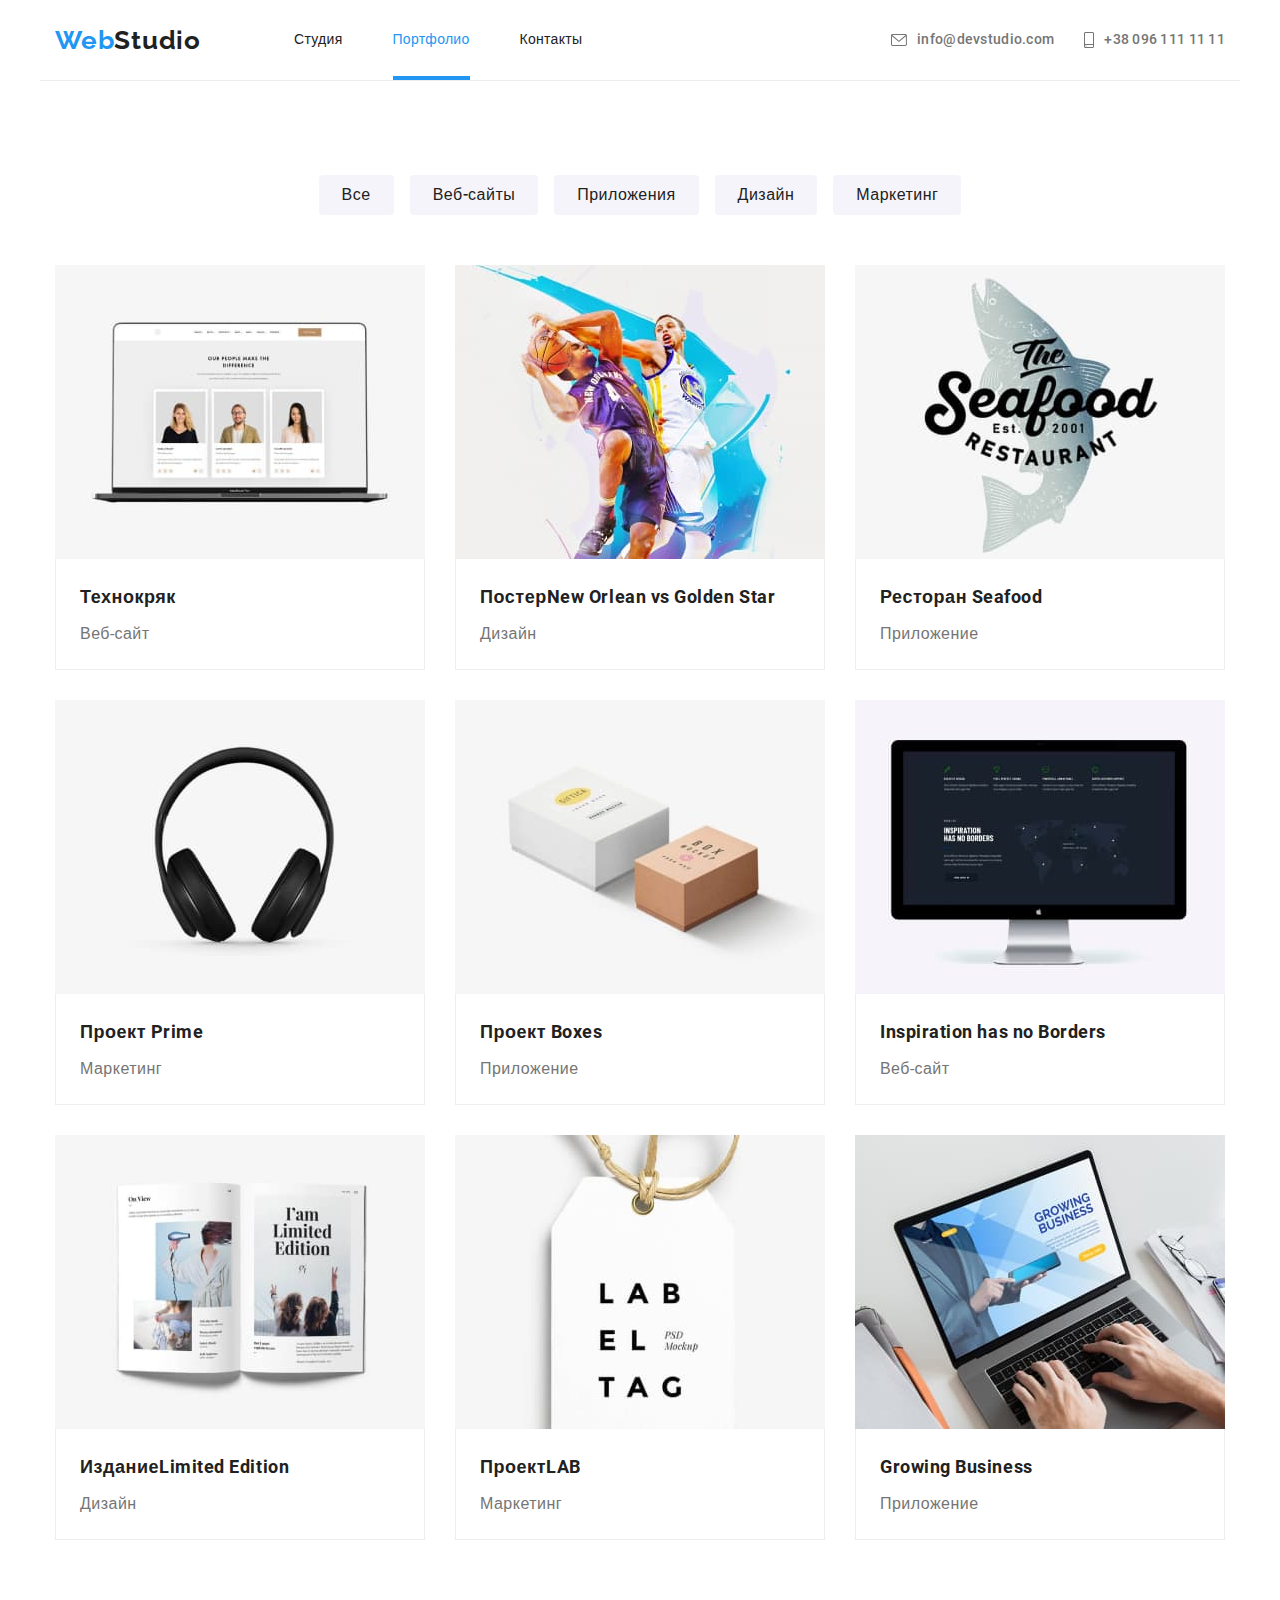
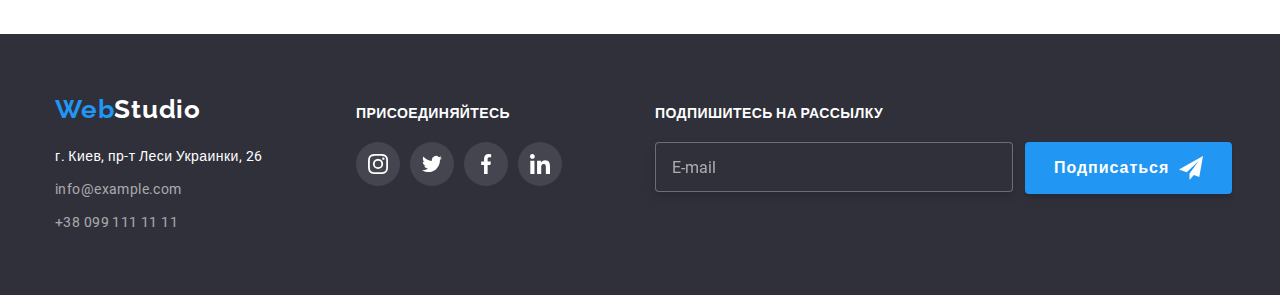
==== portfolio.html @ 6bcc46e7 "Сделал адаптивную верстку" ====
<!DOCTYPE html>
<html lang="ru">
  <head>
    <meta charset="UTF-8" />
    <meta http-equiv="X-UA-Compatible" content="IE=edge" />
    <meta name="viewport" content="width=device-width, initial-scale=1.0" />
    <title>Студия</title>
    <link rel="preconnect" href="https://fonts.googleapis.com" />
    <link rel="preconnect" href="https://fonts.gstatic.com" crossorigin />
    <link
      href="https://fonts.googleapis.com/css2?family=Raleway:wght@700&family=Roboto:wght@400;500;700;900&display=swap"
      rel="stylesheet"
    />
    <link
      rel="stylesheet"
      href="https://cdnjs.cloudflare.com/ajax/libs/modern-normalize/1.0.0/modern-normalize.min.css"
    />
    <link rel="stylesheet" href="./css/main.min.css" />
  </head>
  <body>
    <header class="page-header">
      <div class="container page-header__inner">
        <a href="" class="logo page-header__logo"
          ><span class="logo__text">Web</span>Studio
        </a>
        <div class="page-header__desktop-menu">
          <nav>
            <ul class="site-nav">
              <li class="site-nav__item">
                <a href="./index.html" class="link site-nav__link">Студия</a>
              </li>
              <li class="site-nav__item">
                <a
                  href="./portfolio.html"
                  class="link link--current site-nav__link"
                  >Портфолио</a
                >
              </li>
              <li class="site-nav__item">
                <a href="" class="link site-nav__link">Контакты</a>
              </li>
            </ul>
          </nav>
          <ul class="contacts-header">
            <li class="contacts-header__item">
              <a
                href="mailto:info@devstudio.com"
                class="link contacts-header__link"
                ><svg class="icon contacts-header__icon" width="16" height="12">
                  <use href="./images/icons.svg#icon-envelope"></use>
                </svg>
                info@devstudio.com</a
              >
            </li>
            <li class="contacts-header__item">
              <a href="tel:+380961111111" class="link contacts-header__link"
                ><svg class="icon contacts-header__icon" width="10" height="16">
                  <use href="./images/icons.svg#icon-smartphone"></use>
                </svg>
                +38 096 111 11 11</a
              >
            </li>
          </ul>
        </div>
        <button
          class="page-header__open-menu"
          type="button"
          aria-expanded="false"
          aria-controls="mobile-menu"
          data-mobile-menu-open
        >
          <svg width="24" height="16" class="icon">
            <use href="./images/icons.svg#icon-open-menu"></use>
          </svg>
        </button>

        <div
          class="page-header__mobile-menu mobile-menu is-hidden"
          data-mobile-menu
        >
          <button
            class="page-header__close-menu"
            type="button"
            data-mobile-menu-close
          >
            <svg width="18" height="18" class="icon">
              <use href="./images/icons.svg#icon-close-menu"></use>
            </svg>
          </button>
          <nav>
            <ul class="site-nav">
              <li class="site-nav__item">
                <a href="./index.html" class="link site-nav__link">Студия</a>
              </li>
              <li class="site-nav__item">
                <a href="./portfolio.html" class="link site-nav__link"
                  >Портфолио</a
                >
              </li>
              <li class="site-nav__item">
                <a href="" class="link site-nav__link">Контакты</a>
              </li>
            </ul>
          </nav>
          <ul class="contacts-header">
            <li class="contacts-header__item">
              <a
                href="tel:+380961111111"
                class="link contacts-header__link contacts-header__link--mobile"
                ><svg class="icon contacts-header__icon" width="10" height="16">
                  <use href="./images/icons.svg#icon-smartphone"></use>
                </svg>
                +38 096 111 11 11</a
              >
            </li>
            <li class="contacts-header__item">
              <a
                href="mailto:info@devstudio.com"
                class="link contacts-header__link"
                ><svg class="icon contacts-header__icon" width="16" height="12">
                  <use href="./images/icons.svg#icon-envelope"></use>
                </svg>
                info@devstudio.com</a
              >
            </li>
          </ul>
          <ul class="mobile-list-socials">
            <li class="mobile-list-socials__item">
              <a href="" class="link mobile-list-socials__link">Instagram</a>
            </li>
            <li class="mobile-list-socials__item">
              <a href="" class="link mobile-list-socials__link">Twitter</a>
            </li>
            <li class="mobile-list-socials__item">
              <a href="" class="link mobile-list-socials__link">Facebook</a>
            </li>
            <li class="mobile-list-socials__item">
              <a href="" class="link mobile-list-socials__link">LinkedIn</a>
            </li>
          </ul>
        </div>
      </div>
    </header>
    <main>
      <section class="section portfolio">
        <div class="container">
          <h2 class="title portfolio__title">Портфолио</h2>
          <ul class="filter-list">
            <li class="filter-list__item">
              <button type="button" class="button filter-list__button">
                Все
              </button>
            </li>
            <li class="filter-list__item">
              <button type="button" class="button filter-list__button">
                Веб-сайты
              </button>
            </li>
            <li class="filter-list__item">
              <button type="button" class="button filter-list__button">
                Приложения
              </button>
            </li>
            <li class="filter-list__item">
              <button type="button" class="button filter-list__button">
                Дизайн
              </button>
            </li>
            <li class="filter-list__item">
              <button type="button" class="button filter-list__button">
                Маркетинг
              </button>
            </li>
          </ul>
          <ul class="examples-list">
            <li class="examples-list__item">
              <a href="" class="examples-list__link">
                <div class="examples-overlay">
                  <img
                    class="examples-list__img"
                    srcset="images/pic1@2x.jpg 2x"
                    src="images/pic1.jpg"
                    width="370"
                    height="294"
                    alt="Веб-сайт компании Технокряк"
                  />
                  <div class="examples-overlay__product">
                    <div class="examples-overlay__content">
                      <p class="examples-overlay__text">
                        Ресурс предлагает комплексные предложения с разным
                        уровнем функционала и сервисов. Все это позволит
                        посетителю получить исчерпывающие сведения <br />
                        о компании или частном лице.
                      </p>
                    </div>
                  </div>
                </div>
                <div class="card-inner">
                  <h2 class="card-inner__title">Технокряк</h2>
                  <p class="card-inner__text">Веб-сайт</p>
                </div>
              </a>
            </li>
            <li class="examples-list__item">
              <a href="" class="examples-list__link">
                <div class="examples-overlay">
                  <img
                    class="examples-list__img"
                    srcset="images/pic2@2x.jpg 2x"
                    src="images/pic2.jpg"
                    width="370"
                    height="294"
                    alt="Постер баскетбольных команд Нью Орлеан и Голден Стэйт"
                  />
                  <div class="examples-overlay__product">
                    <div class="examples-overlay__content">
                      <p class="examples-overlay__text">
                        Ресурс предлагает комплексные предложения с разным
                        уровнем функционала и сервисов. Все это позволит
                        посетителю получить исчерпывающие сведения <br />
                        о компании или частном лице.
                      </p>
                    </div>
                  </div>
                </div>
                <div class="card-inner">
                  <h2 class="card-inner__title">
                    Постер<span lang="en">New Orlean vs Golden Star</span>
                  </h2>
                  <p class="card-inner__text">Дизайн</p>
                </div>
              </a>
            </li>
            <li class="examples-list__item">
              <a href="" class="examples-list__link">
                <div class="examples-overlay">
                  <img
                    class="examples-list__img"
                    srcset="images/pic3@2x.jpg 2x"
                    src="images/pic3.jpg"
                    width="370"
                    height="294"
                    alt="Логотип ресторана Seafood"
                  />
                  <div class="examples-overlay__product">
                    <div class="examples-overlay__content">
                      <p class="examples-overlay__text">
                        Ресурс предлагает комплексные предложения с разным
                        уровнем функционала и сервисов. Все это позволит
                        посетителю получить исчерпывающие сведения <br />
                        о компании или частном лице.
                      </p>
                    </div>
                  </div>
                </div>
                <div class="card-inner">
                  <h2 class="card-inner__title">
                    Ресторан <span lang="en">Seafood</span>
                  </h2>
                  <p class="card-inner__text">Приложение</p>
                </div>
              </a>
            </li>
            <li class="examples-list__item">
              <a href="" class="examples-list__link">
                <div class="examples-overlay">
                  <img
                    class="examples-list__img"
                    srcset="images/pic4@2x.jpg 2x"
                    src="images/pic4.jpg"
                    width="370"
                    height="294"
                    alt="Черные наушники"
                  />
                  <div class="examples-overlay__product">
                    <div class="examples-overlay__content">
                      <p class="examples-overlay__text">
                        Ресурс предлагает комплексные предложения с разным
                        уровнем функционала и сервисов. Все это позволит
                        посетителю получить исчерпывающие сведения <br />
                        о компании или частном лице.
                      </p>
                    </div>
                  </div>
                </div>
                <div class="card-inner">
                  <h2 class="card-inner__title">
                    Проект <span lang="en">Prime</span>
                  </h2>
                  <p class="card-inner__text">Маркетинг</p>
                </div>
              </a>
            </li>
            <li class="examples-list__item">
              <a href="" class="examples-list__link">
                <div class="examples-overlay">
                  <img
                    class="examples-list__img"
                    srcset="images/pic5@2x.jpg 2x"
                    src="images/pic5.jpg"
                    width="370"
                    height="294"
                    alt="2 коробки белого и коричневого цвета с надписями"
                  />
                  <div class="examples-overlay__product">
                    <div class="examples-overlay__content">
                      <p class="examples-overlay__text">
                        Ресурс предлагает комплексные предложения с разным
                        уровнем функционала и сервисов. Все это позволит
                        посетителю получить исчерпывающие сведения <br />
                        о компании или частном лице.
                      </p>
                    </div>
                  </div>
                </div>
                <div class="card-inner">
                  <h2 class="card-inner__title">
                    Проект <span lang="en">Boxes</span>
                  </h2>
                  <p class="card-inner__text">Приложение</p>
                </div>
              </a>
            </li>
            <li class="examples-list__item">
              <a href="" class="examples-list__link">
                <div class="examples-overlay">
                  <img
                    class="examples-list__img"
                    srcset="images/pic6@2x.jpg 2x"
                    src="images/pic6.jpg"
                    width="370"
                    height="294"
                    alt="Веб-сайт компании Inspiration has no Borders"
                  />
                  <div class="examples-overlay__product">
                    <div class="examples-overlay__content">
                      <p class="examples-overlay__text">
                        Ресурс предлагает комплексные предложения с разным
                        уровнем функционала и сервисов. Все это позволит
                        посетителю получить исчерпывающие сведения <br />
                        о компании или частном лице.
                      </p>
                    </div>
                  </div>
                </div>
                <div class="card-inner">
                  <h2 lang="en" class="card-inner__title">
                    Inspiration has no Borders
                  </h2>
                  <p class="card-inner__text">Веб-сайт</p>
                </div>
              </a>
            </li>
            <li class="examples-list__item">
              <a href="" class="examples-list__link">
                <div class="examples-overlay">
                  <img
                    class="examples-list__img"
                    srcset="images/pic7@2x.jpg 2x"
                    src="images/pic7.jpg"
                    width="370"
                    height="294"
                    alt="Печатное издание Limited Edition"
                  />
                  <div class="examples-overlay__product">
                    <div class="examples-overlay__content">
                      <p class="examples-overlay__text">
                        Ресурс предлагает комплексные предложения с разным
                        уровнем функционала и сервисов. Все это позволит
                        посетителю получить исчерпывающие сведения <br />
                        о компании или частном лице.
                      </p>
                    </div>
                  </div>
                </div>
                <div class="card-inner">
                  <h2 class="card-inner__title">
                    Издание<span lang="en">Limited Edition</span>
                  </h2>
                  <p class="card-inner__text">Дизайн</p>
                </div>
              </a>
            </li>
            <li class="examples-list__item">
              <a href="" class="examples-list__link">
                <div class="examples-overlay">
                  <img
                    class="examples-list__img"
                    srcset="images/pic8@2x.jpg 2x"
                    src="images/pic8.jpg"
                    width="370"
                    height="294"
                    alt="Эмблема с надписью LABELTAG"
                  />
                  <div class="examples-overlay__product">
                    <div class="examples-overlay__content">
                      <p class="examples-overlay__text">
                        Ресурс предлагает комплексные предложения с разным
                        уровнем функционала и сервисов. Все это позволит
                        посетителю получить исчерпывающие сведения <br />
                        о компании или частном лице.
                      </p>
                    </div>
                  </div>
                </div>
                <div class="card-inner">
                  <h2 class="card-inner__title">
                    Проект<span lang="en">LAB</span>
                  </h2>
                  <p class="card-inner__text">Маркетинг</p>
                </div>
              </a>
            </li>
            <li class="examples-list__item">
              <a href="" class="examples-list__link">
                <div class="examples-overlay">
                  <img
                    class="examples-list__img"
                    srcset="images/pic9@2x.jpg 2x"
                    src="images/pic9.jpg"
                    width="370"
                    height="294"
                    alt="Заставка приложения для Growing Business"
                  />
                  <div class="examples-overlay__product">
                    <div class="examples-overlay__content">
                      <p class="examples-overlay__text">
                        Ресурс предлагает комплексные предложения с разным
                        уровнем функционала и сервисов. Все это позволит
                        посетителю получить исчерпывающие сведения <br />
                        о компании или частном лице.
                      </p>
                    </div>
                  </div>
                </div>
                <div class="card-inner">
                  <h2 lang="en" class="card-inner__title">Growing Business</h2>
                  <p class="card-inner__text">Приложение</p>
                </div>
              </a>
            </li>
          </ul>
        </div>
      </section>
    </main>
    <footer class="page-footer">
      <div class="container page-footer__menu">
        <div class="page-footer__info-and-socials">
          <div class="page-footer__info">
            <a href="" class="logo logo--white page-footer__logo"
              ><span class="logo__text">Web</span>Studio</a
            >
            <address>
              <ul class="contacts-list">
                <li class="contacts-list__item">
                  <a
                    href=""
                    class="link contacts-list__link contacts-list__link--white"
                    >г. Киев, пр-т Леси Украинки, 26</a
                  >
                </li>
                <li class="contacts-list__item">
                  <a
                    href="mailto:info@example.com"
                    class="link contacts-list__link"
                    >info@example.com</a
                  >
                </li>
                <li class="contacts-list__item">
                  <a href="tel:+380991111111" class="link contacts-list__link"
                    >+38 099 111 11 11</a
                  >
                </li>
              </ul>
            </address>
          </div>
          <div class="page-footer__socials">
            <p class="page-footer__text">присоединяйтесь</p>
            <ul class="list-socials">
              <li class="list-socials__item">
                <a
                  href=""
                  class="link-flex list-socials__link list-socials__link--dark"
                >
                  <svg width="20" height="20" class="icon">
                    <use href="./images/icons.svg#icon-instagram1"></use>
                  </svg>
                </a>
              </li>
              <li class="list-socials__item">
                <a
                  href=""
                  class="link-flex list-socials__link list-socials__link--dark"
                >
                  <svg width="20" height="20" class="icon">
                    <use href="./images/icons.svg#icon-twitter1"></use>
                  </svg>
                </a>
              </li>
              <li class="list-socials__item">
                <a
                  href=""
                  class="link-flex list-socials__link list-socials__link--dark"
                >
                  <svg width="20" height="20" class="icon">
                    <use href="./images/icons.svg#icon-facebook1"></use>
                  </svg>
                </a>
              </li>
              <li class="list-socials__item">
                <a
                  href=""
                  class="link-flex list-socials__link list-socials__link--dark"
                >
                  <svg width="20" height="20" class="icon">
                    <use href="./images/icons.svg#icon-linkedin1"></use>
                  </svg>
                </a>
              </li>
            </ul>
          </div>
        </div>

        <div class="page-footer__subscription">
          <p class="page-footer__text">Подпишитесь на рассылку</p>
          <form name="form-subscription" class="footer-form">
            <input
              class="footer-form__input"
              type="email"
              name="mail"
              placeholder="E-mail"
            />
            <button type="submit" class="button footer-form__button">
              Подписаться
              <svg
                width="24"
                height="24"
                class="icon button__icon button__icon--right"
              >
                <use href="./images/icons.svg#icon-send"></use>
              </svg>
            </button>
          </form>
        </div>
      </div>
    </footer>

    <script src="./js/mobile-menu.js"></script>
  </body>
</html>
---- css/main.min.css ----
@font-face{font-family:"Raleway";font-style:normal;font-weight:700;src:url("../fonts/raleway-v28-latin-700.eot");src:local(""),url("../fonts/raleway-v28-latin-700.eot?#iefix") format("embedded-opentype"),url("../fonts/raleway-v28-latin-700.woff2") format("woff2"),url("../fonts/raleway-v28-latin-700.woff") format("woff"),url("../fonts/raleway-v28-latin-700.ttf") format("truetype"),url("../fonts/raleway-v28-latin-700.svg#Raleway") format("svg")}@font-face{font-family:"Roboto";font-style:normal;font-weight:400;src:url("../fonts/roboto-v30-latin-regular.eot");src:local(""),url("../fonts/roboto-v30-latin-regular.eot?#iefix") format("embedded-opentype"),url("../fonts/roboto-v30-latin-regular.woff2") format("woff2"),url("../fonts/roboto-v30-latin-regular.woff") format("woff"),url("../fonts/roboto-v30-latin-regular.ttf") format("truetype"),url("../fonts/roboto-v30-latin-regular.svg#Roboto") format("svg")}@font-face{font-family:"Roboto";font-style:normal;font-weight:500;src:url("../fonts/roboto-v30-latin-500.eot");src:local(""),url("../fonts/roboto-v30-latin-500.eot?#iefix") format("embedded-opentype"),url("../fonts/roboto-v30-latin-500.woff2") format("woff2"),url("../fonts/roboto-v30-latin-500.woff") format("woff"),url("../fonts/roboto-v30-latin-500.ttf") format("truetype"),url("../fonts/roboto-v30-latin-500.svg#Roboto") format("svg")}@font-face{font-family:"Roboto";font-style:normal;font-weight:700;src:url("../fonts/roboto-v30-latin-700.eot");src:local(""),url("../fonts/roboto-v30-latin-700.eot?#iefix") format("embedded-opentype"),url("../fonts/roboto-v30-latin-700.woff2") format("woff2"),url("../fonts/roboto-v30-latin-700.woff") format("woff"),url("../fonts/roboto-v30-latin-700.ttf") format("truetype"),url("../fonts/roboto-v30-latin-700.svg#Roboto") format("svg")}@font-face{font-family:"Roboto";font-style:normal;font-weight:900;src:url("../fonts/roboto-v30-latin-900.eot");src:local(""),url("../fonts/roboto-v30-latin-900.eot?#iefix") format("embedded-opentype"),url("../fonts/roboto-v30-latin-900.woff2") format("woff2"),url("../fonts/roboto-v30-latin-900.woff") format("woff"),url("../fonts/roboto-v30-latin-900.ttf") format("truetype"),url("../fonts/roboto-v30-latin-900.svg#Roboto") format("svg")}*,*::after,*::before{box-sizing:inherit}ul{list-style:none;padding-left:0;margin:0}h1,h2,h3,h4,h5,h6,p{margin-top:0;margin-bottom:0}a{text-decoration:none;color:inherit}img{display:block;max-width:100%;height:auto}address{font-style:normal}:root{--main-background-color: #ffffff;--secondary-background-color: #2f303a;--hero-bg-color: #c4c4c4;--img-overlay-bg-color: rgba(47, 48, 58, 0.4);--img-text-bg-color: rgba(47, 48, 58, 0.8);--third-background-color: #f5f4fa;--main-text-color: #212121;--secondary-text-color: #757575;--accent-color: #2196f3;--text-color-white: #ffffff;--text-color-contacts-footer: rgba(255, 255, 255, 0.6);--text-color-logo: #000000;--hover-color-button: #188ce8;--color-social-link: #afb1b8;--socils-bgc-footer: rgba(255, 255, 255, 0.1);--color-textarea: rgba(117, 117, 117, 0.5)}body{background-color:var(--main-background-color);color:var(--main-text-color);font-family:Roboto,sans-serif}html{box-sizing:border-box}.is-hidden{opacity:0;visibility:hidden;pointer-events:none}.modal__close-button,.form__label-checkbox,.list-socials,.works-list__img-inner,.advanteges-list__icon,.page-header__close-menu,.page-header__open-menu,.link-flex{display:flex;justify-content:center;align-items:center}.container{margin-left:auto;margin-right:auto;padding-left:15px;padding-right:15px;max-width:1200px}.button{border-radius:4px;border:1px solid rgba(0,0,0,0);background-color:var(--accent-color);color:var(--text-color-white);font-family:inherit;font-weight:700;font-size:16px;line-height:1.88;text-align:center;letter-spacing:.06em;box-shadow:0px 4px 4px rgba(0,0,0,.15);cursor:pointer}.button:hover,.button:focus{background-color:var(--hover-color-button)}.button__icon--right{margin-left:10px}.link{font-size:14px;line-height:1.14;letter-spacing:.02em}.link:hover,.link:focus{color:var(--accent-color)}.link--current{position:relative;color:var(--accent-color)}.link--current::after{position:absolute;bottom:0;display:block;width:100%;height:4px;background-color:var(--accent-color);content:""}.link-flex{width:100%;height:100%;color:var(--color-social-link)}.title{font-size:28px;line-height:1.18;text-align:center;letter-spacing:.03em}@media screen and (min-width: 1200px){.title{font-size:36px;line-height:1.17}}.title--large{max-width:360px;font-weight:900;font-size:26px;line-height:1.61;letter-spacing:.06em;text-transform:uppercase}@media screen and (min-width: 1200px){.title--large{font-size:44px;line-height:1.36;max-width:696px}}.page-header__inner{position:relative;display:flex;align-items:center;border-bottom:1px solid #ececec}@media screen and (max-width: 767px){.page-header__inner{padding-top:16px;padding-bottom:16px}}.page-header__desktop-menu{display:none}@media screen and (min-width: 768px){.page-header__desktop-menu{display:flex;align-items:center;width:100%}}.page-header__mobile-menu{position:fixed;top:0;left:0;width:100%;height:100%;padding:48px 40px;display:flex;flex-direction:column;overflow-y:auto;background-color:var(--main-background-color);z-index:999}@media screen and (min-width: 768px){.page-header__mobile-menu{display:none}}.page-header__open-menu{position:absolute;top:10px;right:15px;width:40px;height:40px;background-color:var(--main-background-color);color:var(--text-color-logo);border:none;cursor:pointer;transition:color 250ms cubic-bezier(0.4, 0, 0.2, 1)}@media screen and (min-width: 768px){.page-header__open-menu{display:none}}.page-header__open-menu:hover,.page-header__open-menu:focus{color:var(--accent-color)}.page-header__close-menu{position:absolute;top:10px;right:15px;width:40px;height:40px;background-color:var(--main-background-color);color:var(--text-color-logo);border:none;cursor:pointer;transition:color 250ms cubic-bezier(0.4, 0, 0.2, 1)}.page-header__close-menu:hover,.page-header__close-menu:focus{color:var(--accent-color)}@media screen and (min-width: 768px){.page-header__logo{margin-right:88px}}@media screen and (min-width: 1200px){.page-header__logo{margin-right:93px}}.mobile-list-socials{display:flex;flex-wrap:wrap}.mobile-list-socials__link{font-weight:500;font-size:13px;line-height:1.22;color:var(--accent-color)}@media screen and (min-width: 440px){.mobile-list-socials__link{font-size:18px}}.mobile-list-socials__item{padding-left:3px;padding-right:3px}.mobile-list-socials__item:nth-child(1){padding-left:0}.mobile-list-socials__item:nth-child(4){padding-right:0}@media screen and (min-width: 440px){.mobile-list-socials__item{padding-left:10px;padding-right:10px}}.mobile-list-socials__item+.mobile-list-socials__item{border-left:1px solid rgba(33,33,33,.2)}.logo{font-family:Raleway,sans-serif;font-weight:700;font-size:24px;line-height:1.16;letter-spacing:.03em;text-decoration:none;transition:color 250ms cubic-bezier(0.4, 0, 0.2, 1)}@media screen and (min-width: 1200px){.logo{font-size:26px;line-height:1.19}}.logo:hover,.logo:focus{color:var(--accent-color)}.logo__text{color:var(--accent-color)}.logo--white{color:var(--text-color-white)}@media screen and (min-width: 768px){.site-nav{display:flex;margin-bottom:0}}.site-nav__item+.site-nav__item{margin-top:32px}@media screen and (min-width: 768px){.site-nav__item+.site-nav__item{margin-left:50px;margin-top:0}}.site-nav__link{display:block;font-size:40px;line-height:1.17;font-weight:500;transition:color 250ms cubic-bezier(0.4, 0, 0.2, 1)}@media screen and (min-width: 768px){.site-nav__link{padding-top:32px;padding-bottom:32px;font-size:14px;line-height:1.14}}.contacts-header{margin-top:auto;margin-bottom:64px}@media screen and (min-width: 768px){.contacts-header{margin-top:0;margin-left:auto;margin-bottom:0}}@media screen and (min-width: 1200px){.contacts-header{display:flex}}.contacts-header__item+.contacts-header__item{margin-top:32px}@media screen and (min-width: 768px)and (max-width: 1199px){.contacts-header__item+.contacts-header__item{margin-top:10px}}@media screen and (min-width: 1200px){.contacts-header__item+.contacts-header__item{margin-left:30px;margin-top:0}}.contacts-header__link{font-weight:500;font-size:24px;line-height:1.17;color:var(--secondary-text-color)}@media screen and (min-width: 768px){.contacts-header__link{display:flex;align-items:center;font-size:12px;line-height:1.16px;transition:color 250ms cubic-bezier(0.4, 0, 0.2, 1)}}@media screen and (min-width: 1200px){.contacts-header__link{font-size:14px;line-height:1.14}}.contacts-header__link--mobile{font-weight:500;font-size:27px;line-height:1.17;color:var(--accent-color)}@media screen and (min-width: 480px){.contacts-header__link--mobile{font-size:34px}}.contacts-header__icon{display:none}@media screen and (min-width: 768px){.contacts-header__icon{display:block;margin-right:10px}}.icon{fill:currentColor}.section{padding-top:60px;padding-bottom:60px}@media screen and (min-width: 1200px){.section{padding-top:94px;padding-bottom:94px}}.section__title{margin-bottom:30px}@media screen and (min-width: 1200px){.section__title{margin-bottom:50px}}.hero{padding-top:118px;padding-bottom:118px;text-align:center}@media screen and (min-width: 1200px){.hero{padding-top:200px;padding-bottom:200px}}.hero__title{margin-left:auto;margin-right:auto;margin-bottom:30px;color:var(--text-color-white)}.hero__button{padding:10px 32px;min-width:200px;transition:background-color 250ms cubic-bezier(0.4, 0, 0.2, 1)}.hero__overlay{max-width:1600px;min-height:400px;margin-left:auto;margin-right:auto;background-color:var(--hero-bg-color);background-image:linear-gradient(var(--img-overlay-bg-color), var(--img-overlay-bg-color)),url(../images/hero-fon.jpg);background-repeat:no-repeat;background-position:center;background-size:cover;border:1px solid #000}@media(min-device-pixel-ratio: 2),(-webkit-min-device-pixel-ratio: 2),(min-resolution: 2dppx),(min-resolution: 192dpi){.hero__overlay{background-image:linear-gradient(var(--img-overlay-bg-color), var(--img-overlay-bg-color)),url(../images/hero-fon@2x.jpg)}}@media screen and (min-width: 1200px){.hero__overlay{min-height:600px}}@media screen and (min-width: 1200px){.advanteges{padding-bottom:47px}}.advanteges__title{position:absolute;width:1px;height:1px;margin:-1px;border:0;padding:0;white-space:nowrap;-webkit-clip-path:inset(100%);clip-path:inset(100%);clip:rect(0 0 0 0);overflow:hidden}@media screen and (min-width: 768px){.advanteges-list{display:flex}}@media screen and (min-width: 768px)and (max-width: 1199px){.advanteges-list{flex-wrap:wrap;gap:30px}}.advanteges-list__item+.advanteges-list__item{margin-top:30px}@media screen and (min-width: 768px){.advanteges-list__item+.advanteges-list__item{margin-top:0}}@media screen and (min-width: 1200px){.advanteges-list__item+.advanteges-list__item{margin-left:30px}}@media screen and (min-width: 768px)and (max-width: 1199px){.advanteges-list__item{flex-basis:calc((100% - 30px)/2)}}.advanteges-list__icon{margin-bottom:30px;width:100%;height:120px;background-color:var(--third-background-color);border-radius:4px}@media screen and (min-width: 1200px){.advanteges-list__icon{width:270px}}.advanteges-list__title{margin-bottom:10px;font-weight:700;font-size:14px;line-height:1.14;letter-spacing:.03em;text-align:center;text-transform:uppercase}@media screen and (min-width: 768px){.advanteges-list__title{text-align:left}}.advanteges-list__text{color:var(--secondary-text-color);font-size:14px;line-height:1.71;letter-spacing:.03em}.works{display:none}@media screen and (min-width: 1200px){.works{display:block;padding-top:47px}}.works-list{display:flex}.works-list__item+.works-list__item{margin-left:30px}.works-list__item{position:relative}.works-list__img-inner{position:absolute;bottom:0;height:70px;width:100%;background-color:var(--img-text-bg-color)}.works-list__text{font-weight:700;font-size:14px;line-height:1.14;letter-spacing:.03em;text-transform:uppercase;color:var(--text-color-white)}.team{background-color:var(--third-background-color)}@media screen and (min-width: 768px){.team-list{display:flex}}@media screen and (min-width: 768px)and (max-width: 1199px){.team-list{flex-wrap:wrap;gap:30px}}.team-list__card{padding-top:30px;padding-bottom:24px}@media screen and (min-width: 1200px){.team-list__card{padding-bottom:30px}}.team-list__text{color:var(--secondary-text-color);font-size:16px;line-height:1.19;text-align:center;letter-spacing:.03em;margin-bottom:16px}.team-list__title{margin-bottom:10px;font-weight:500;font-size:16px;line-height:1.19;text-align:center;letter-spacing:.03em}.team-list__item{background-color:var(--main-background-color);box-shadow:0px 1px 3px rgba(0,0,0,.12),0px 1px 1px rgba(0,0,0,.14),0px 2px 1px rgba(0,0,0,.2);border-radius:0px 0px 4px 4px}@media screen and (min-width: 768px)and (max-width: 1199px){.team-list__item{flex-basis:calc((100% - 30px)/2)}}.team-list__item+.team-list__item{margin-top:30px}@media screen and (min-width: 768px){.team-list__item+.team-list__item{margin-top:0}}@media screen and (min-width: 1200px){.team-list__item+.team-list__item{margin-left:30px}}.team-list__img{width:100%}.clients-list{display:flex}@media screen and (max-width: 1199px){.clients-list{flex-wrap:wrap;gap:30px}}@media screen and (min-width: 1200px){.clients-list__item+.clients-list__item{margin-left:30px}}.clients-list__item{width:100%;height:92px}@media screen and (max-width: 767px){.clients-list__item{flex-basis:calc((100% - 30px)/2)}}@media screen and (min-width: 768px)and (max-width: 1199px){.clients-list__item{flex-basis:calc((100% - 60px)/3)}}.clients-list__link{border:1px solid var(--color-social-link);border-radius:4px;transition:color 250ms cubic-bezier(0.4, 0, 0.2, 1),border-color 250ms cubic-bezier(0.4, 0, 0.2, 1)}.clients-list__link:hover,.clients-list__link:focus{color:var(--accent-color);border-color:1px solid var(--accent-color)}.list-socials__item+.list-socials__item{margin-left:10px}.list-socials__item{box-shadow:none;width:44px;height:44px}.list-socials__link{border-radius:50%;transition:color 250ms cubic-bezier(0.4, 0, 0.2, 1),background-color 250ms cubic-bezier(0.4, 0, 0.2, 1)}.list-socials__link:hover,.list-socials__link:focus{background-color:var(--accent-color);color:var(--text-color-white)}.list-socials__link--dark{color:var(--text-color-white);background-color:var(--socils-bgc-footer);border-radius:50%;transition:background-color 250ms cubic-bezier(0.4, 0, 0.2, 1)}.page-footer{padding-top:60px;padding-bottom:60px;background-color:var(--secondary-background-color)}.page-footer__logo{display:block;margin-bottom:20px}.page-footer__text{margin-bottom:20px;font-weight:700;font-size:14px;line-height:1.14;letter-spacing:.03em;text-align:center;text-transform:uppercase;color:var(--text-color-white)}@media screen and (min-width: 1200px){.page-footer__text{text-align:left}}.page-footer__menu{display:flex;flex-direction:column;text-align:center}@media screen and (min-width: 1200px){.page-footer__menu{flex-direction:row;text-align:left}}.page-footer__info{margin-left:auto;margin-right:auto;margin-bottom:60px;width:232px}@media screen and (min-width: 768px){.page-footer__info{margin-left:61px;margin-right:0}}@media screen and (min-width: 1200px){.page-footer__info{margin-bottom:0;margin-left:0;width:231px}}.page-footer__socials{margin-bottom:60px}@media screen and (min-width: 768px){.page-footer__socials{margin-left:auto;margin-right:74px;padding-top:5px}}@media screen and (min-width: 1200px){.page-footer__socials{margin-bottom:0;margin-right:0;margin-left:70px;padding-top:12px}}@media screen and (min-width: 768px){.page-footer__info-and-socials{display:flex}}@media screen and (min-width: 1200px){.page-footer__subscription{margin-left:93px;padding-top:12px}}.contacts-list__item+.contacts-list__item{margin-top:8px}@media screen and (min-width: 1200px){.contacts-list__item+.contacts-list__item{margin-top:9px}}.contacts-list__link{display:block;color:var(--text-color-contacts-footer);font-size:14px;line-height:1.71;letter-spacing:.03em;text-decoration:none;transition:color 250ms cubic-bezier(0.4, 0, 0.2, 1)}.contacts-list__link--white{color:var(--text-color-white)}@media screen and (min-width: 1200px){.footer-form{display:flex}}.footer-form__input{margin-bottom:20px;padding:15px 16px;width:100%;height:50px;background-color:var(--secondary-background-color);color:var(--text-color-contacts-footer);border:1px solid rgba(255,255,255,.3);filter:drop-shadow(0px 4px 4px rgba(0, 0, 0, 0.15));border-radius:4px}@media screen and (min-width: 768px){.footer-form__input{width:450px}}@media screen and (min-width: 1200px){.footer-form__input{margin-bottom:0;width:358px}}.footer-form__input::-moz-placeholder{font-size:16px;line-height:1.25;color:var(--text-color-contacts-footer)}.footer-form__input:-ms-input-placeholder{font-size:16px;line-height:1.25;color:var(--text-color-contacts-footer)}.footer-form__input::placeholder{font-size:16px;line-height:1.25;color:var(--text-color-contacts-footer)}.footer-form__button{display:flex;align-items:center;margin-left:auto;margin-right:auto;padding:10px 28px;transition:background-color 250ms cubic-bezier(0.4, 0, 0.2, 1)}@media screen and (min-width: 1200px){.footer-form__button{margin-left:12px;margin-right:0}}.portfolio__title{position:absolute;width:1px;height:1px;margin:-1px;border:0;padding:0;white-space:nowrap;-webkit-clip-path:inset(100%);clip-path:inset(100%);clip:rect(0 0 0 0);overflow:hidden}.filter-list{display:flex;flex-wrap:wrap;row-gap:15px;-moz-column-gap:8px;column-gap:8px;margin-bottom:40px}@media screen and (min-width: 768px){.filter-list{flex-wrap:nowrap;justify-content:center;margin-bottom:25px}}@media screen and (min-width: 1200px){.filter-list{margin-bottom:50px}}@media screen and (min-width: 768px){.filter-list__item+.filter-list__item{margin-left:8px}}.filter-list__button{padding:6px 22px;background-color:var(--third-background-color);color:var(--main-text-color);font-weight:500;line-height:1.63;letter-spacing:.03em;box-shadow:none;transition:color 250ms cubic-bezier(0.4, 0, 0.2, 1),background-color 250ms cubic-bezier(0.4, 0, 0.2, 1),box-shadow 250ms cubic-bezier(0.4, 0, 0.2, 1)}.filter-list__button:hover,.filter-list__button:focus{background-color:var(--accent-color);color:var(--text-color-white);box-shadow:0px 3px 1px rgba(0,0,0,.1),0px 1px 2px rgba(0,0,0,.08),0px 2px 2px rgba(0,0,0,.12)}@media screen and (min-width: 768px){.examples-list{display:flex;flex-wrap:wrap;gap:30px}}@media screen and (max-width: 767px){.examples-list__item+.examples-list__item{margin-top:30px}}@media screen and (min-width: 768px){.examples-list__item{flex-basis:calc((100% - 30px)/2)}}@media screen and (min-width: 1200px){.examples-list__item{flex-basis:calc((100% - 60px)/3)}}.examples-list__link{transition:box-shadow 250ms cubic-bezier(0.4, 0, 0.2, 1)}.examples-list__link:hover,.examples-list__link:focus{display:block;box-shadow:0px 1px 1px rgba(0,0,0,.12),0px 4px 4px rgba(0,0,0,.06),1px 4px 6px rgba(0,0,0,.16)}.examples-list__img{width:100%}.examples-overlay{position:relative;overflow:hidden}.examples-overlay__text{font-size:18px;line-height:1.55;letter-spacing:.03em;color:var(--text-color-white)}.examples-overlay__content{padding:77px 24px}@media screen and (min-width: 768px){.examples-overlay__content{padding:49px 24px 77px 24px}}@media screen and (min-width: 1200px){.examples-overlay__content{padding:63px 24px}}.examples-overlay__product{position:absolute;top:0;left:0;width:100%;height:100%;background-color:rgba(33,150,243,.9);transform:translateY(100%);transition:transform 250ms cubic-bezier(0.4, 0, 0.2, 1)}.examples-list__link:hover .examples-overlay__product,.examples-list__link:focus .examples-overlay__product{transform:translateY(0)}.card-inner{padding:20px 24px;border-left:1px solid #eee;border-bottom:1px solid #eee;border-right:1px solid #eee}.card-inner__title{margin-bottom:4px;color:var(--main-text-color);font-size:18px;line-height:2;letter-spacing:.03em;text-decoration:none}.card-inner__text{color:var(--secondary-text-color);font-size:16px;line-height:1.88;letter-spacing:.03em;text-decoration:none}.backdrop{position:fixed;top:0;left:0;width:100%;height:100%;background-color:rgba(0,0,0,.2);opacity:1;visibility:visible;transform:scale(1);transition:opacity 250ms cubic-bezier(0.4, 0, 0.2, 1),visibility 250ms cubic-bezier(0.4, 0, 0.2, 1)}.form-group{margin-bottom:10px;display:flex;flex-direction:column}.form-group__label{margin-bottom:4px;font-size:12px;line-height:1.16;letter-spacing:.01em;color:var(--secondary-text-color)}.form-group__input{padding:11px 12px 11px 42px;height:40px;width:100%;border:1px solid rgba(33,33,33,.2);border-radius:4px;transition:border-color 250ms cubic-bezier(0.4, 0, 0.2, 1)}.form-group__input:focus{outline:none;border-color:var(--accent-color)}.form-group__input-inner{position:relative;width:100%}.form-group__icon{position:absolute;left:12px;top:50%;transform:translateY(-50%);transition:fill 250ms cubic-bezier(0.4, 0, 0.2, 1)}.form-group__input:focus+.form-group__icon{fill:var(--accent-color)}.form-group-textarea{margin-bottom:20px;display:flex;flex-direction:column}.form-group-textarea__textarea{resize:none;padding:12px 16px;height:120px;border:1px solid rgba(33,33,33,.2);border-radius:4px;outline:none;transition:border-color 250ms cubic-bezier(0.4, 0, 0.2, 1)}.form-group-textarea__textarea:focus{border-color:var(--accent-color)}.form-group-textarea__textarea::-moz-placeholder{font-size:14px;line-height:1.14;letter-spacing:.01em;color:var(--color-textarea)}.form-group-textarea__textarea:-ms-input-placeholder{font-size:14px;line-height:1.14;letter-spacing:.01em;color:var(--color-textarea)}.form-group-textarea__textarea::placeholder{font-size:14px;line-height:1.14;letter-spacing:.01em;color:var(--color-textarea)}.form__label-checkbox{margin-bottom:30px;font-size:12px;line-height:1.16;letter-spacing:.03em;color:var(--secondary-text-color)}@media screen and (min-width: 1200px){.form__label-checkbox{font-size:14px;line-height:1.71}}.form__input-checkbox{position:absolute;width:1px;height:1px;margin:-1px;border:0;padding:0;white-space:nowrap;-webkit-clip-path:inset(100%);clip-path:inset(100%);clip:rect(0 0 0 0);overflow:hidden}.form__icon-checked{display:block;width:16px;height:15px;margin-right:8px;border:2px solid var(--main-text-color);border-radius:2px;transition:background-color 250ms cubic-bezier(0.4, 0, 0.2, 1),border-color 250ms cubic-bezier(0.4, 0, 0.2, 1)}.form__input-checkbox:checked+.form__icon-checked,.form__input-checkbox:focus-visible+.form__icon-checked{border-color:var(--accent-color);background-color:var(--accent-color);background-image:url(../images/icon-check.svg);background-size:contain;background-origin:border-box;outline:none}.form__link{display:contents;margin-left:5px;-webkit-text-decoration-line:underline;text-decoration-line:underline;color:var(--accent-color)}.form__submit{display:flex;justify-content:center}.form__button{padding:10px 55px;transition:background-color 250ms cubic-bezier(0.4, 0, 0.2, 1)}.is-hidden{opacity:0;visibility:hidden;pointer-events:none}.modal{position:absolute;top:50%;left:50%;transform:translate(-50%, -50%) scale(1);min-width:calc(100% - 30px);max-height:609px;height:100%;overflow-y:auto;background-color:var(--main-background-color);box-shadow:0px 1px 3px rgba(0,0,0,.12),0px 1px 1px rgba(0,0,0,.14),0px 2px 1px rgba(0,0,0,.2);border-radius:4px;transition:transform 250ms cubic-bezier(0.4, 0, 0.2, 1)}@media screen and (min-width: 480px){.modal{min-width:450px;overflow-y:hidden}}@media screen and (min-width: 1200px){.modal{min-width:528px;max-height:581px}}.is-hidden .modal{transform:translate(-50%, -50%) scale(0)}.modal__close-button{position:absolute;top:8px;right:8px;width:30px;height:30px;border-radius:50%;background-color:var(--main-background-color);color:var(--text-color-logo);border:1px solid rgba(0,0,0,.1);cursor:pointer;transition:color 250ms cubic-bezier(0.4, 0, 0.2, 1)}.modal__close-button:hover,.modal__close-button:focus{color:var(--accent-color)}.modal__inner{width:100%;padding:40px}.modal__title{margin-bottom:12px;font-size:20px;line-height:1.5;text-align:center;letter-spacing:.03em}@media screen and (min-width: 1200px){.modal__title{line-height:1.15}}/*# sourceMappingURL=main.min.css.map */
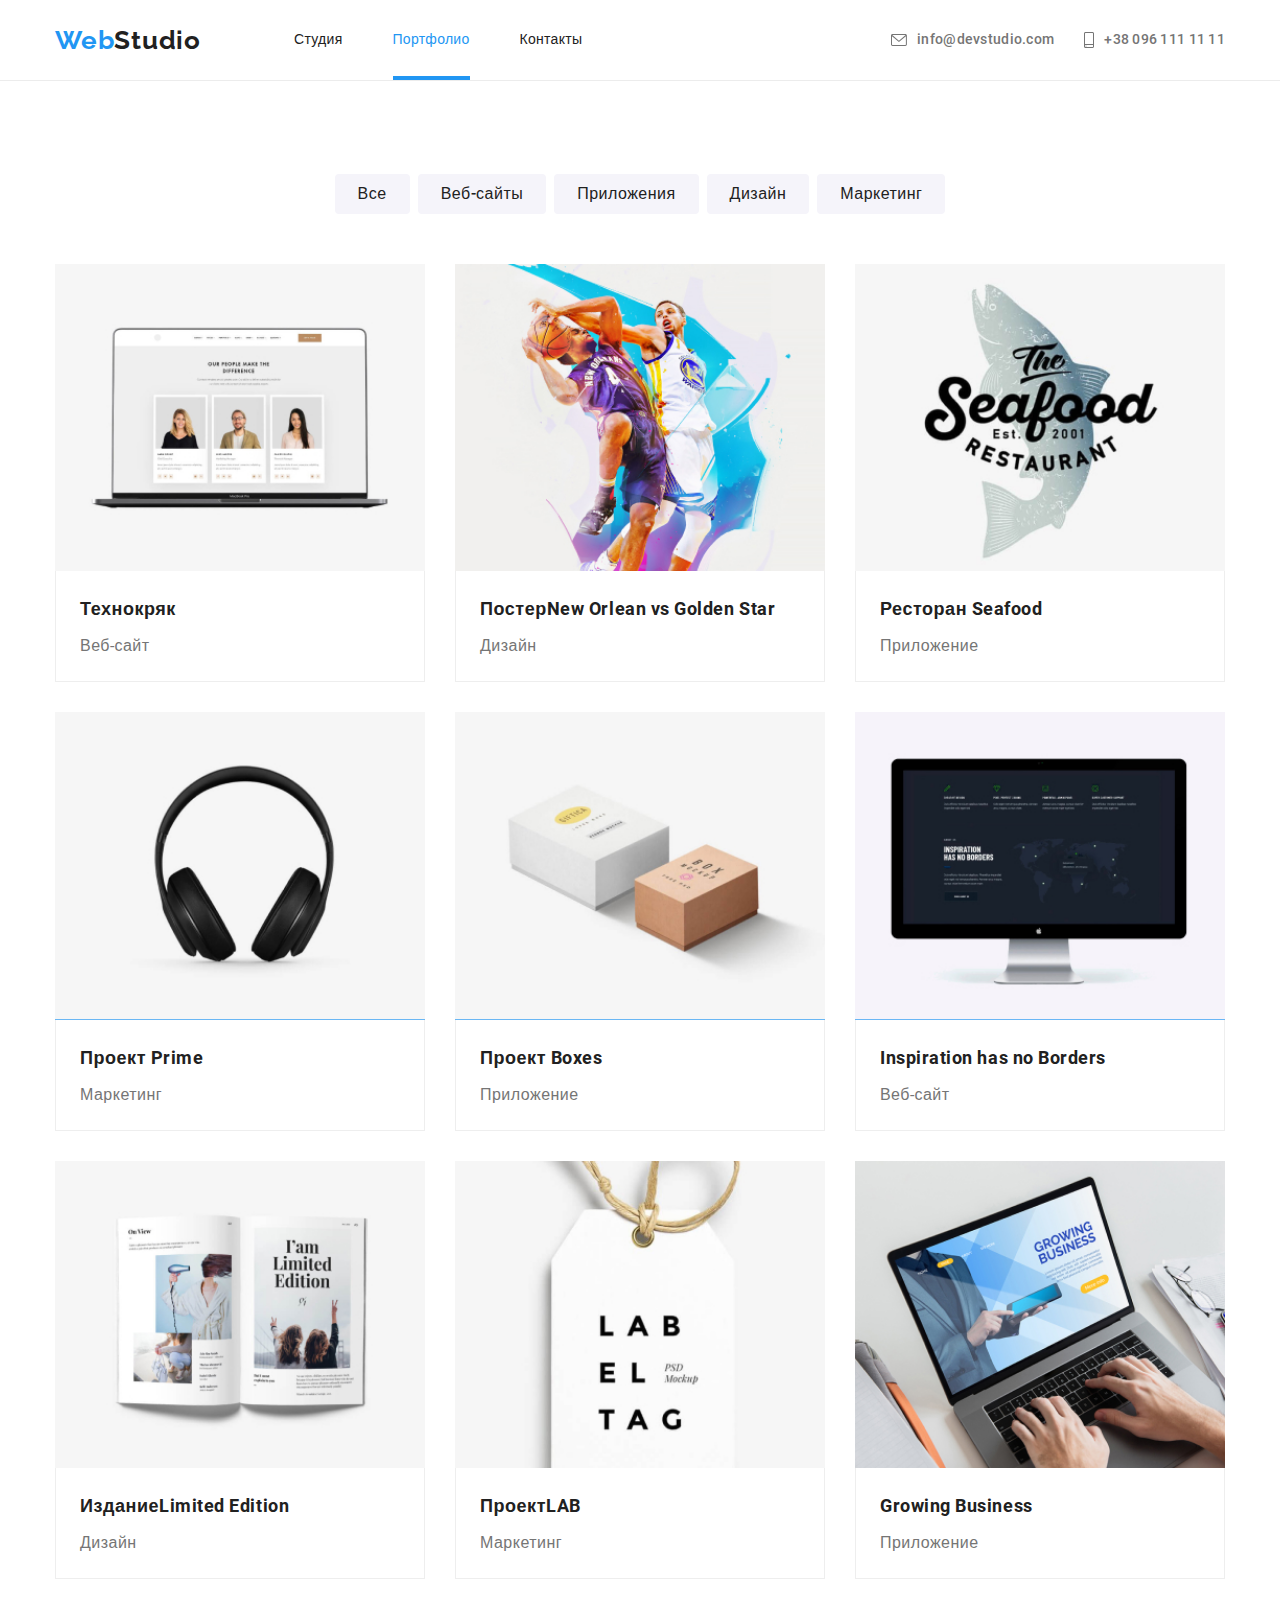
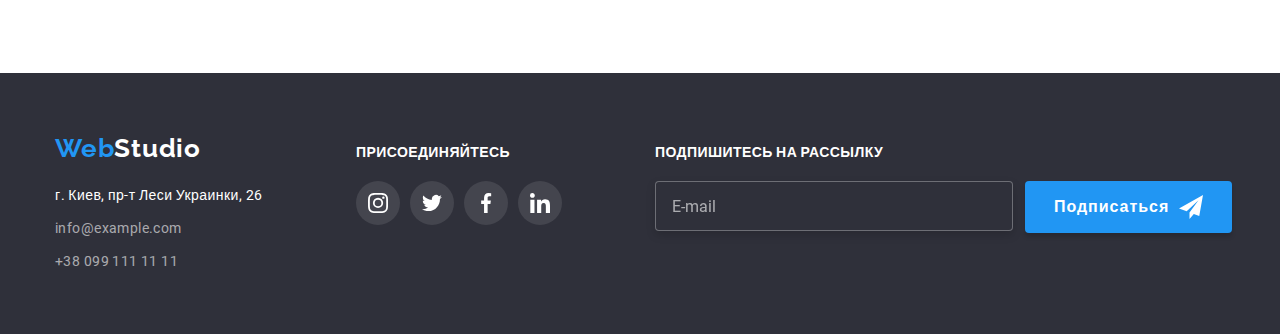
==== commit db3594b9: "Добавил тег picture" ====
--- a/portfolio.html
+++ b/portfolio.html
@@ -75,6 +75,7 @@
         </button>
 
         <div
+          id="mobile-menu"
           class="page-header__mobile-menu mobile-menu is-hidden"
           data-mobile-menu
         >
@@ -176,14 +177,25 @@
             <li class="examples-list__item">
               <a href="" class="examples-list__link">
                 <div class="examples-overlay">
-                  <img
-                    class="examples-list__img"
-                    srcset="images/pic1@2x.jpg 2x"
-                    src="images/pic1.jpg"
-                    width="370"
-                    height="294"
-                    alt="Веб-сайт компании Технокряк"
-                  />
+                  <picture>
+                    <source
+                      srcset="images/pic1-450.jpg 1x, images/pic1-450@2x.jpg 2x"
+                      media="(max-width: 767px)"
+                    />
+                    <source
+                      srcset="images/pic1-354.jpg 1x, images/pic1-354@2x.jpg 2x"
+                      media="(min-width: 768px)"
+                    />
+                    <source
+                      srcset="images/pic1@2x.jpg 2x"
+                      media="(min-width: 1200px)"
+                    />
+                    <img
+                      class="team-list__img"
+                      src="images/pic1.jpg"
+                      alt="Игорь Демьяненко"
+                    />
+                  </picture>
                   <div class="examples-overlay__product">
                     <div class="examples-overlay__content">
                       <p class="examples-overlay__text">
@@ -204,14 +216,25 @@
             <li class="examples-list__item">
               <a href="" class="examples-list__link">
                 <div class="examples-overlay">
-                  <img
-                    class="examples-list__img"
-                    srcset="images/pic2@2x.jpg 2x"
-                    src="images/pic2.jpg"
-                    width="370"
-                    height="294"
-                    alt="Постер баскетбольных команд Нью Орлеан и Голден Стэйт"
-                  />
+                  <picture>
+                    <source
+                      srcset="images/pic2-450.jpg 1x, images/pic2-450@2x.jpg 2x"
+                      media="(max-width: 767px)"
+                    />
+                    <source
+                      srcset="images/pic2-354.jpg 1x, images/pic2-354@2x.jpg 2x"
+                      media="(min-width: 768px)"
+                    />
+                    <source
+                      srcset="images/pic2@2x.jpg 2x"
+                      media="(min-width: 1200px)"
+                    />
+                    <img
+                      class="team-list__img"
+                      src="images/pic2.jpg"
+                      alt="Игорь Демьяненко"
+                    />
+                  </picture>
                   <div class="examples-overlay__product">
                     <div class="examples-overlay__content">
                       <p class="examples-overlay__text">
@@ -234,14 +257,25 @@
             <li class="examples-list__item">
               <a href="" class="examples-list__link">
                 <div class="examples-overlay">
-                  <img
-                    class="examples-list__img"
-                    srcset="images/pic3@2x.jpg 2x"
-                    src="images/pic3.jpg"
-                    width="370"
-                    height="294"
-                    alt="Логотип ресторана Seafood"
-                  />
+                  <picture>
+                    <source
+                      srcset="images/pic3-450.jpg 1x, images/pic3-450@2x.jpg 2x"
+                      media="(max-width: 767px)"
+                    />
+                    <source
+                      srcset="images/pic3-354.jpg 1x, images/pic3-354@2x.jpg 2x"
+                      media="(min-width: 768px)"
+                    />
+                    <source
+                      srcset="images/pic3@2x.jpg 2x"
+                      media="(min-width: 1200px)"
+                    />
+                    <img
+                      class="team-list__img"
+                      src="images/pic3.jpg"
+                      alt="Игорь Демьяненко"
+                    />
+                  </picture>
                   <div class="examples-overlay__product">
                     <div class="examples-overlay__content">
                       <p class="examples-overlay__text">
@@ -264,14 +298,25 @@
             <li class="examples-list__item">
               <a href="" class="examples-list__link">
                 <div class="examples-overlay">
-                  <img
-                    class="examples-list__img"
-                    srcset="images/pic4@2x.jpg 2x"
-                    src="images/pic4.jpg"
-                    width="370"
-                    height="294"
-                    alt="Черные наушники"
-                  />
+                  <picture>
+                    <source
+                      srcset="images/pic4-450.jpg 1x, images/pic4-450@2x.jpg 2x"
+                      media="(max-width: 767px)"
+                    />
+                    <source
+                      srcset="images/pic4-354.jpg 1x, images/pic4-354@2x.jpg 2x"
+                      media="(min-width: 768px)"
+                    />
+                    <source
+                      srcset="images/pic4@2x.jpg 2x"
+                      media="(min-width: 1200px)"
+                    />
+                    <img
+                      class="team-list__img"
+                      src="images/pic4.jpg"
+                      alt="Игорь Демьяненко"
+                    />
+                  </picture>
                   <div class="examples-overlay__product">
                     <div class="examples-overlay__content">
                       <p class="examples-overlay__text">
@@ -294,14 +339,25 @@
             <li class="examples-list__item">
               <a href="" class="examples-list__link">
                 <div class="examples-overlay">
-                  <img
-                    class="examples-list__img"
-                    srcset="images/pic5@2x.jpg 2x"
-                    src="images/pic5.jpg"
-                    width="370"
-                    height="294"
-                    alt="2 коробки белого и коричневого цвета с надписями"
-                  />
+                  <picture>
+                    <source
+                      srcset="images/pic5-450.jpg 1x, images/pic5-450@2x.jpg 2x"
+                      media="(max-width: 767px)"
+                    />
+                    <source
+                      srcset="images/pic5-354.jpg 1x, images/pic5-354@2x.jpg 2x"
+                      media="(min-width: 768px)"
+                    />
+                    <source
+                      srcset="images/pic5@2x.jpg 2x"
+                      media="(min-width: 1200px)"
+                    />
+                    <img
+                      class="team-list__img"
+                      src="images/pic5.jpg"
+                      alt="Игорь Демьяненко"
+                    />
+                  </picture>
                   <div class="examples-overlay__product">
                     <div class="examples-overlay__content">
                       <p class="examples-overlay__text">
@@ -324,14 +380,25 @@
             <li class="examples-list__item">
               <a href="" class="examples-list__link">
                 <div class="examples-overlay">
-                  <img
-                    class="examples-list__img"
-                    srcset="images/pic6@2x.jpg 2x"
-                    src="images/pic6.jpg"
-                    width="370"
-                    height="294"
-                    alt="Веб-сайт компании Inspiration has no Borders"
-                  />
+                  <picture>
+                    <source
+                      srcset="images/pic6-450.jpg 1x, images/pic6-450@2x.jpg 2x"
+                      media="(max-width: 767px)"
+                    />
+                    <source
+                      srcset="images/pic6-354.jpg 1x, images/pic6-354@2x.jpg 2x"
+                      media="(min-width: 768px)"
+                    />
+                    <source
+                      srcset="images/pic6@2x.jpg 2x"
+                      media="(min-width: 1200px)"
+                    />
+                    <img
+                      class="team-list__img"
+                      src="images/pic6.jpg"
+                      alt="Игорь Демьяненко"
+                    />
+                  </picture>
                   <div class="examples-overlay__product">
                     <div class="examples-overlay__content">
                       <p class="examples-overlay__text">
@@ -354,14 +421,25 @@
             <li class="examples-list__item">
               <a href="" class="examples-list__link">
                 <div class="examples-overlay">
-                  <img
-                    class="examples-list__img"
-                    srcset="images/pic7@2x.jpg 2x"
-                    src="images/pic7.jpg"
-                    width="370"
-                    height="294"
-                    alt="Печатное издание Limited Edition"
-                  />
+                  <picture>
+                    <source
+                      srcset="images/pic7-450.jpg 1x, images/pic7-450@2x.jpg 2x"
+                      media="(max-width: 767px)"
+                    />
+                    <source
+                      srcset="images/pic7-354.jpg 1x, images/pic7-354@2x.jpg 2x"
+                      media="(min-width: 768px)"
+                    />
+                    <source
+                      srcset="images/pic7@2x.jpg 2x"
+                      media="(min-width: 1200px)"
+                    />
+                    <img
+                      class="team-list__img"
+                      src="images/pic7.jpg"
+                      alt="Игорь Демьяненко"
+                    />
+                  </picture>
                   <div class="examples-overlay__product">
                     <div class="examples-overlay__content">
                       <p class="examples-overlay__text">
@@ -384,14 +462,25 @@
             <li class="examples-list__item">
               <a href="" class="examples-list__link">
                 <div class="examples-overlay">
-                  <img
-                    class="examples-list__img"
-                    srcset="images/pic8@2x.jpg 2x"
-                    src="images/pic8.jpg"
-                    width="370"
-                    height="294"
-                    alt="Эмблема с надписью LABELTAG"
-                  />
+                  <picture>
+                    <source
+                      srcset="images/pic8-450.jpg 1x, images/pic8-450@2x.jpg 2x"
+                      media="(max-width: 767px)"
+                    />
+                    <source
+                      srcset="images/pic8-354.jpg 1x, images/pic8-354@2x.jpg 2x"
+                      media="(min-width: 768px)"
+                    />
+                    <source
+                      srcset="images/pic8@2x.jpg 2x"
+                      media="(min-width: 1200px)"
+                    />
+                    <img
+                      class="team-list__img"
+                      src="images/pic8.jpg"
+                      alt="Игорь Демьяненко"
+                    />
+                  </picture>
                   <div class="examples-overlay__product">
                     <div class="examples-overlay__content">
                       <p class="examples-overlay__text">
@@ -414,14 +503,25 @@
             <li class="examples-list__item">
               <a href="" class="examples-list__link">
                 <div class="examples-overlay">
-                  <img
-                    class="examples-list__img"
-                    srcset="images/pic9@2x.jpg 2x"
-                    src="images/pic9.jpg"
-                    width="370"
-                    height="294"
-                    alt="Заставка приложения для Growing Business"
-                  />
+                  <picture>
+                    <source
+                      srcset="images/pic9-450.jpg 1x, images/pic9-450@2x.jpg 2x"
+                      media="(max-width: 767px)"
+                    />
+                    <source
+                      srcset="images/pic9-354.jpg 1x, images/pic9-354@2x.jpg 2x"
+                      media="(min-width: 768px)"
+                    />
+                    <source
+                      srcset="images/pic9@2x.jpg 2x"
+                      media="(min-width: 1200px)"
+                    />
+                    <img
+                      class="team-list__img"
+                      src="images/pic9.jpg"
+                      alt="Игорь Демьяненко"
+                    />
+                  </picture>
                   <div class="examples-overlay__product">
                     <div class="examples-overlay__content">
                       <p class="examples-overlay__text">
--- a/css/main.min.css
+++ b/css/main.min.css
@@ -1 +1 @@
-@font-face{font-family:"Raleway";font-style:normal;font-weight:700;src:url("../fonts/raleway-v28-latin-700.eot");src:local(""),url("../fonts/raleway-v28-latin-700.eot?#iefix") format("embedded-opentype"),url("../fonts/raleway-v28-latin-700.woff2") format("woff2"),url("../fonts/raleway-v28-latin-700.woff") format("woff"),url("../fonts/raleway-v28-latin-700.ttf") format("truetype"),url("../fonts/raleway-v28-latin-700.svg#Raleway") format("svg")}@font-face{font-family:"Roboto";font-style:normal;font-weight:400;src:url("../fonts/roboto-v30-latin-regular.eot");src:local(""),url("../fonts/roboto-v30-latin-regular.eot?#iefix") format("embedded-opentype"),url("../fonts/roboto-v30-latin-regular.woff2") format("woff2"),url("../fonts/roboto-v30-latin-regular.woff") format("woff"),url("../fonts/roboto-v30-latin-regular.ttf") format("truetype"),url("../fonts/roboto-v30-latin-regular.svg#Roboto") format("svg")}@font-face{font-family:"Roboto";font-style:normal;font-weight:500;src:url("../fonts/roboto-v30-latin-500.eot");src:local(""),url("../fonts/roboto-v30-latin-500.eot?#iefix") format("embedded-opentype"),url("../fonts/roboto-v30-latin-500.woff2") format("woff2"),url("../fonts/roboto-v30-latin-500.woff") format("woff"),url("../fonts/roboto-v30-latin-500.ttf") format("truetype"),url("../fonts/roboto-v30-latin-500.svg#Roboto") format("svg")}@font-face{font-family:"Roboto";font-style:normal;font-weight:700;src:url("../fonts/roboto-v30-latin-700.eot");src:local(""),url("../fonts/roboto-v30-latin-700.eot?#iefix") format("embedded-opentype"),url("../fonts/roboto-v30-latin-700.woff2") format("woff2"),url("../fonts/roboto-v30-latin-700.woff") format("woff"),url("../fonts/roboto-v30-latin-700.ttf") format("truetype"),url("../fonts/roboto-v30-latin-700.svg#Roboto") format("svg")}@font-face{font-family:"Roboto";font-style:normal;font-weight:900;src:url("../fonts/roboto-v30-latin-900.eot");src:local(""),url("../fonts/roboto-v30-latin-900.eot?#iefix") format("embedded-opentype"),url("../fonts/roboto-v30-latin-900.woff2") format("woff2"),url("../fonts/roboto-v30-latin-900.woff") format("woff"),url("../fonts/roboto-v30-latin-900.ttf") format("truetype"),url("../fonts/roboto-v30-latin-900.svg#Roboto") format("svg")}*,*::after,*::before{box-sizing:inherit}ul{list-style:none;padding-left:0;margin:0}h1,h2,h3,h4,h5,h6,p{margin-top:0;margin-bottom:0}a{text-decoration:none;color:inherit}img{display:block;max-width:100%;height:auto}address{font-style:normal}:root{--main-background-color: #ffffff;--secondary-background-color: #2f303a;--hero-bg-color: #c4c4c4;--img-overlay-bg-color: rgba(47, 48, 58, 0.4);--img-text-bg-color: rgba(47, 48, 58, 0.8);--third-background-color: #f5f4fa;--main-text-color: #212121;--secondary-text-color: #757575;--accent-color: #2196f3;--text-color-white: #ffffff;--text-color-contacts-footer: rgba(255, 255, 255, 0.6);--text-color-logo: #000000;--hover-color-button: #188ce8;--color-social-link: #afb1b8;--socils-bgc-footer: rgba(255, 255, 255, 0.1);--color-textarea: rgba(117, 117, 117, 0.5)}body{background-color:var(--main-background-color);color:var(--main-text-color);font-family:Roboto,sans-serif}html{box-sizing:border-box}.is-hidden{opacity:0;visibility:hidden;pointer-events:none}.modal__close-button,.form__label-checkbox,.list-socials,.works-list__img-inner,.advanteges-list__icon,.page-header__close-menu,.page-header__open-menu,.link-flex{display:flex;justify-content:center;align-items:center}.container{margin-left:auto;margin-right:auto;padding-left:15px;padding-right:15px;max-width:1200px}.button{border-radius:4px;border:1px solid rgba(0,0,0,0);background-color:var(--accent-color);color:var(--text-color-white);font-family:inherit;font-weight:700;font-size:16px;line-height:1.88;text-align:center;letter-spacing:.06em;box-shadow:0px 4px 4px rgba(0,0,0,.15);cursor:pointer}.button:hover,.button:focus{background-color:var(--hover-color-button)}.button__icon--right{margin-left:10px}.link{font-size:14px;line-height:1.14;letter-spacing:.02em}.link:hover,.link:focus{color:var(--accent-color)}.link--current{position:relative;color:var(--accent-color)}.link--current::after{position:absolute;bottom:0;display:block;width:100%;height:4px;background-color:var(--accent-color);content:""}.link-flex{width:100%;height:100%;color:var(--color-social-link)}.title{font-size:28px;line-height:1.18;text-align:center;letter-spacing:.03em}@media screen and (min-width: 1200px){.title{font-size:36px;line-height:1.17}}.title--large{max-width:360px;font-weight:900;font-size:26px;line-height:1.61;letter-spacing:.06em;text-transform:uppercase}@media screen and (min-width: 1200px){.title--large{font-size:44px;line-height:1.36;max-width:696px}}.page-header__inner{position:relative;display:flex;align-items:center;border-bottom:1px solid #ececec}@media screen and (max-width: 767px){.page-header__inner{padding-top:16px;padding-bottom:16px}}.page-header__desktop-menu{display:none}@media screen and (min-width: 768px){.page-header__desktop-menu{display:flex;align-items:center;width:100%}}.page-header__mobile-menu{position:fixed;top:0;left:0;width:100%;height:100%;padding:48px 40px;display:flex;flex-direction:column;overflow-y:auto;background-color:var(--main-background-color);z-index:999}@media screen and (min-width: 768px){.page-header__mobile-menu{display:none}}.page-header__open-menu{position:absolute;top:10px;right:15px;width:40px;height:40px;background-color:var(--main-background-color);color:var(--text-color-logo);border:none;cursor:pointer;transition:color 250ms cubic-bezier(0.4, 0, 0.2, 1)}@media screen and (min-width: 768px){.page-header__open-menu{display:none}}.page-header__open-menu:hover,.page-header__open-menu:focus{color:var(--accent-color)}.page-header__close-menu{position:absolute;top:10px;right:15px;width:40px;height:40px;background-color:var(--main-background-color);color:var(--text-color-logo);border:none;cursor:pointer;transition:color 250ms cubic-bezier(0.4, 0, 0.2, 1)}.page-header__close-menu:hover,.page-header__close-menu:focus{color:var(--accent-color)}@media screen and (min-width: 768px){.page-header__logo{margin-right:88px}}@media screen and (min-width: 1200px){.page-header__logo{margin-right:93px}}.mobile-list-socials{display:flex;flex-wrap:wrap}.mobile-list-socials__link{font-weight:500;font-size:13px;line-height:1.22;color:var(--accent-color)}@media screen and (min-width: 440px){.mobile-list-socials__link{font-size:18px}}.mobile-list-socials__item{padding-left:3px;padding-right:3px}.mobile-list-socials__item:nth-child(1){padding-left:0}.mobile-list-socials__item:nth-child(4){padding-right:0}@media screen and (min-width: 440px){.mobile-list-socials__item{padding-left:10px;padding-right:10px}}.mobile-list-socials__item+.mobile-list-socials__item{border-left:1px solid rgba(33,33,33,.2)}.logo{font-family:Raleway,sans-serif;font-weight:700;font-size:24px;line-height:1.16;letter-spacing:.03em;text-decoration:none;transition:color 250ms cubic-bezier(0.4, 0, 0.2, 1)}@media screen and (min-width: 1200px){.logo{font-size:26px;line-height:1.19}}.logo:hover,.logo:focus{color:var(--accent-color)}.logo__text{color:var(--accent-color)}.logo--white{color:var(--text-color-white)}@media screen and (min-width: 768px){.site-nav{display:flex;margin-bottom:0}}.site-nav__item+.site-nav__item{margin-top:32px}@media screen and (min-width: 768px){.site-nav__item+.site-nav__item{margin-left:50px;margin-top:0}}.site-nav__link{display:block;font-size:40px;line-height:1.17;font-weight:500;transition:color 250ms cubic-bezier(0.4, 0, 0.2, 1)}@media screen and (min-width: 768px){.site-nav__link{padding-top:32px;padding-bottom:32px;font-size:14px;line-height:1.14}}.contacts-header{margin-top:auto;margin-bottom:64px}@media screen and (min-width: 768px){.contacts-header{margin-top:0;margin-left:auto;margin-bottom:0}}@media screen and (min-width: 1200px){.contacts-header{display:flex}}.contacts-header__item+.contacts-header__item{margin-top:32px}@media screen and (min-width: 768px)and (max-width: 1199px){.contacts-header__item+.contacts-header__item{margin-top:10px}}@media screen and (min-width: 1200px){.contacts-header__item+.contacts-header__item{margin-left:30px;margin-top:0}}.contacts-header__link{font-weight:500;font-size:24px;line-height:1.17;color:var(--secondary-text-color)}@media screen and (min-width: 768px){.contacts-header__link{display:flex;align-items:center;font-size:12px;line-height:1.16px;transition:color 250ms cubic-bezier(0.4, 0, 0.2, 1)}}@media screen and (min-width: 1200px){.contacts-header__link{font-size:14px;line-height:1.14}}.contacts-header__link--mobile{font-weight:500;font-size:27px;line-height:1.17;color:var(--accent-color)}@media screen and (min-width: 480px){.contacts-header__link--mobile{font-size:34px}}.contacts-header__icon{display:none}@media screen and (min-width: 768px){.contacts-header__icon{display:block;margin-right:10px}}.icon{fill:currentColor}.section{padding-top:60px;padding-bottom:60px}@media screen and (min-width: 1200px){.section{padding-top:94px;padding-bottom:94px}}.section__title{margin-bottom:30px}@media screen and (min-width: 1200px){.section__title{margin-bottom:50px}}.hero{padding-top:118px;padding-bottom:118px;text-align:center}@media screen and (min-width: 1200px){.hero{padding-top:200px;padding-bottom:200px}}.hero__title{margin-left:auto;margin-right:auto;margin-bottom:30px;color:var(--text-color-white)}.hero__button{padding:10px 32px;min-width:200px;transition:background-color 250ms cubic-bezier(0.4, 0, 0.2, 1)}.hero__overlay{max-width:1600px;min-height:400px;margin-left:auto;margin-right:auto;background-color:var(--hero-bg-color);background-image:linear-gradient(var(--img-overlay-bg-color), var(--img-overlay-bg-color)),url(../images/hero-fon.jpg);background-repeat:no-repeat;background-position:center;background-size:cover;border:1px solid #000}@media(min-device-pixel-ratio: 2),(-webkit-min-device-pixel-ratio: 2),(min-resolution: 2dppx),(min-resolution: 192dpi){.hero__overlay{background-image:linear-gradient(var(--img-overlay-bg-color), var(--img-overlay-bg-color)),url(../images/hero-fon@2x.jpg)}}@media screen and (min-width: 1200px){.hero__overlay{min-height:600px}}@media screen and (min-width: 1200px){.advanteges{padding-bottom:47px}}.advanteges__title{position:absolute;width:1px;height:1px;margin:-1px;border:0;padding:0;white-space:nowrap;-webkit-clip-path:inset(100%);clip-path:inset(100%);clip:rect(0 0 0 0);overflow:hidden}@media screen and (min-width: 768px){.advanteges-list{display:flex}}@media screen and (min-width: 768px)and (max-width: 1199px){.advanteges-list{flex-wrap:wrap;gap:30px}}.advanteges-list__item+.advanteges-list__item{margin-top:30px}@media screen and (min-width: 768px){.advanteges-list__item+.advanteges-list__item{margin-top:0}}@media screen and (min-width: 1200px){.advanteges-list__item+.advanteges-list__item{margin-left:30px}}@media screen and (min-width: 768px)and (max-width: 1199px){.advanteges-list__item{flex-basis:calc((100% - 30px)/2)}}.advanteges-list__icon{margin-bottom:30px;width:100%;height:120px;background-color:var(--third-background-color);border-radius:4px}@media screen and (min-width: 1200px){.advanteges-list__icon{width:270px}}.advanteges-list__title{margin-bottom:10px;font-weight:700;font-size:14px;line-height:1.14;letter-spacing:.03em;text-align:center;text-transform:uppercase}@media screen and (min-width: 768px){.advanteges-list__title{text-align:left}}.advanteges-list__text{color:var(--secondary-text-color);font-size:14px;line-height:1.71;letter-spacing:.03em}.works{display:none}@media screen and (min-width: 1200px){.works{display:block;padding-top:47px}}.works-list{display:flex}.works-list__item+.works-list__item{margin-left:30px}.works-list__item{position:relative}.works-list__img-inner{position:absolute;bottom:0;height:70px;width:100%;background-color:var(--img-text-bg-color)}.works-list__text{font-weight:700;font-size:14px;line-height:1.14;letter-spacing:.03em;text-transform:uppercase;color:var(--text-color-white)}.team{background-color:var(--third-background-color)}@media screen and (min-width: 768px){.team-list{display:flex}}@media screen and (min-width: 768px)and (max-width: 1199px){.team-list{flex-wrap:wrap;gap:30px}}.team-list__card{padding-top:30px;padding-bottom:24px}@media screen and (min-width: 1200px){.team-list__card{padding-bottom:30px}}.team-list__text{color:var(--secondary-text-color);font-size:16px;line-height:1.19;text-align:center;letter-spacing:.03em;margin-bottom:16px}.team-list__title{margin-bottom:10px;font-weight:500;font-size:16px;line-height:1.19;text-align:center;letter-spacing:.03em}.team-list__item{background-color:var(--main-background-color);box-shadow:0px 1px 3px rgba(0,0,0,.12),0px 1px 1px rgba(0,0,0,.14),0px 2px 1px rgba(0,0,0,.2);border-radius:0px 0px 4px 4px}@media screen and (min-width: 768px)and (max-width: 1199px){.team-list__item{flex-basis:calc((100% - 30px)/2)}}.team-list__item+.team-list__item{margin-top:30px}@media screen and (min-width: 768px){.team-list__item+.team-list__item{margin-top:0}}@media screen and (min-width: 1200px){.team-list__item+.team-list__item{margin-left:30px}}.team-list__img{width:100%}.clients-list{display:flex}@media screen and (max-width: 1199px){.clients-list{flex-wrap:wrap;gap:30px}}@media screen and (min-width: 1200px){.clients-list__item+.clients-list__item{margin-left:30px}}.clients-list__item{width:100%;height:92px}@media screen and (max-width: 767px){.clients-list__item{flex-basis:calc((100% - 30px)/2)}}@media screen and (min-width: 768px)and (max-width: 1199px){.clients-list__item{flex-basis:calc((100% - 60px)/3)}}.clients-list__link{border:1px solid var(--color-social-link);border-radius:4px;transition:color 250ms cubic-bezier(0.4, 0, 0.2, 1),border-color 250ms cubic-bezier(0.4, 0, 0.2, 1)}.clients-list__link:hover,.clients-list__link:focus{color:var(--accent-color);border-color:1px solid var(--accent-color)}.list-socials__item+.list-socials__item{margin-left:10px}.list-socials__item{box-shadow:none;width:44px;height:44px}.list-socials__link{border-radius:50%;transition:color 250ms cubic-bezier(0.4, 0, 0.2, 1),background-color 250ms cubic-bezier(0.4, 0, 0.2, 1)}.list-socials__link:hover,.list-socials__link:focus{background-color:var(--accent-color);color:var(--text-color-white)}.list-socials__link--dark{color:var(--text-color-white);background-color:var(--socils-bgc-footer);border-radius:50%;transition:background-color 250ms cubic-bezier(0.4, 0, 0.2, 1)}.page-footer{padding-top:60px;padding-bottom:60px;background-color:var(--secondary-background-color)}.page-footer__logo{display:block;margin-bottom:20px}.page-footer__text{margin-bottom:20px;font-weight:700;font-size:14px;line-height:1.14;letter-spacing:.03em;text-align:center;text-transform:uppercase;color:var(--text-color-white)}@media screen and (min-width: 1200px){.page-footer__text{text-align:left}}.page-footer__menu{display:flex;flex-direction:column;text-align:center}@media screen and (min-width: 1200px){.page-footer__menu{flex-direction:row;text-align:left}}.page-footer__info{margin-left:auto;margin-right:auto;margin-bottom:60px;width:232px}@media screen and (min-width: 768px){.page-footer__info{margin-left:61px;margin-right:0}}@media screen and (min-width: 1200px){.page-footer__info{margin-bottom:0;margin-left:0;width:231px}}.page-footer__socials{margin-bottom:60px}@media screen and (min-width: 768px){.page-footer__socials{margin-left:auto;margin-right:74px;padding-top:5px}}@media screen and (min-width: 1200px){.page-footer__socials{margin-bottom:0;margin-right:0;margin-left:70px;padding-top:12px}}@media screen and (min-width: 768px){.page-footer__info-and-socials{display:flex}}@media screen and (min-width: 1200px){.page-footer__subscription{margin-left:93px;padding-top:12px}}.contacts-list__item+.contacts-list__item{margin-top:8px}@media screen and (min-width: 1200px){.contacts-list__item+.contacts-list__item{margin-top:9px}}.contacts-list__link{display:block;color:var(--text-color-contacts-footer);font-size:14px;line-height:1.71;letter-spacing:.03em;text-decoration:none;transition:color 250ms cubic-bezier(0.4, 0, 0.2, 1)}.contacts-list__link--white{color:var(--text-color-white)}@media screen and (min-width: 1200px){.footer-form{display:flex}}.footer-form__input{margin-bottom:20px;padding:15px 16px;width:100%;height:50px;background-color:var(--secondary-background-color);color:var(--text-color-contacts-footer);border:1px solid rgba(255,255,255,.3);filter:drop-shadow(0px 4px 4px rgba(0, 0, 0, 0.15));border-radius:4px}@media screen and (min-width: 768px){.footer-form__input{width:450px}}@media screen and (min-width: 1200px){.footer-form__input{margin-bottom:0;width:358px}}.footer-form__input::-moz-placeholder{font-size:16px;line-height:1.25;color:var(--text-color-contacts-footer)}.footer-form__input:-ms-input-placeholder{font-size:16px;line-height:1.25;color:var(--text-color-contacts-footer)}.footer-form__input::placeholder{font-size:16px;line-height:1.25;color:var(--text-color-contacts-footer)}.footer-form__button{display:flex;align-items:center;margin-left:auto;margin-right:auto;padding:10px 28px;transition:background-color 250ms cubic-bezier(0.4, 0, 0.2, 1)}@media screen and (min-width: 1200px){.footer-form__button{margin-left:12px;margin-right:0}}.portfolio__title{position:absolute;width:1px;height:1px;margin:-1px;border:0;padding:0;white-space:nowrap;-webkit-clip-path:inset(100%);clip-path:inset(100%);clip:rect(0 0 0 0);overflow:hidden}.filter-list{display:flex;flex-wrap:wrap;row-gap:15px;-moz-column-gap:8px;column-gap:8px;margin-bottom:40px}@media screen and (min-width: 768px){.filter-list{flex-wrap:nowrap;justify-content:center;margin-bottom:25px}}@media screen and (min-width: 1200px){.filter-list{margin-bottom:50px}}@media screen and (min-width: 768px){.filter-list__item+.filter-list__item{margin-left:8px}}.filter-list__button{padding:6px 22px;background-color:var(--third-background-color);color:var(--main-text-color);font-weight:500;line-height:1.63;letter-spacing:.03em;box-shadow:none;transition:color 250ms cubic-bezier(0.4, 0, 0.2, 1),background-color 250ms cubic-bezier(0.4, 0, 0.2, 1),box-shadow 250ms cubic-bezier(0.4, 0, 0.2, 1)}.filter-list__button:hover,.filter-list__button:focus{background-color:var(--accent-color);color:var(--text-color-white);box-shadow:0px 3px 1px rgba(0,0,0,.1),0px 1px 2px rgba(0,0,0,.08),0px 2px 2px rgba(0,0,0,.12)}@media screen and (min-width: 768px){.examples-list{display:flex;flex-wrap:wrap;gap:30px}}@media screen and (max-width: 767px){.examples-list__item+.examples-list__item{margin-top:30px}}@media screen and (min-width: 768px){.examples-list__item{flex-basis:calc((100% - 30px)/2)}}@media screen and (min-width: 1200px){.examples-list__item{flex-basis:calc((100% - 60px)/3)}}.examples-list__link{transition:box-shadow 250ms cubic-bezier(0.4, 0, 0.2, 1)}.examples-list__link:hover,.examples-list__link:focus{display:block;box-shadow:0px 1px 1px rgba(0,0,0,.12),0px 4px 4px rgba(0,0,0,.06),1px 4px 6px rgba(0,0,0,.16)}.examples-list__img{width:100%}.examples-overlay{position:relative;overflow:hidden}.examples-overlay__text{font-size:18px;line-height:1.55;letter-spacing:.03em;color:var(--text-color-white)}.examples-overlay__content{padding:77px 24px}@media screen and (min-width: 768px){.examples-overlay__content{padding:49px 24px 77px 24px}}@media screen and (min-width: 1200px){.examples-overlay__content{padding:63px 24px}}.examples-overlay__product{position:absolute;top:0;left:0;width:100%;height:100%;background-color:rgba(33,150,243,.9);transform:translateY(100%);transition:transform 250ms cubic-bezier(0.4, 0, 0.2, 1)}.examples-list__link:hover .examples-overlay__product,.examples-list__link:focus .examples-overlay__product{transform:translateY(0)}.card-inner{padding:20px 24px;border-left:1px solid #eee;border-bottom:1px solid #eee;border-right:1px solid #eee}.card-inner__title{margin-bottom:4px;color:var(--main-text-color);font-size:18px;line-height:2;letter-spacing:.03em;text-decoration:none}.card-inner__text{color:var(--secondary-text-color);font-size:16px;line-height:1.88;letter-spacing:.03em;text-decoration:none}.backdrop{position:fixed;top:0;left:0;width:100%;height:100%;background-color:rgba(0,0,0,.2);opacity:1;visibility:visible;transform:scale(1);transition:opacity 250ms cubic-bezier(0.4, 0, 0.2, 1),visibility 250ms cubic-bezier(0.4, 0, 0.2, 1)}.form-group{margin-bottom:10px;display:flex;flex-direction:column}.form-group__label{margin-bottom:4px;font-size:12px;line-height:1.16;letter-spacing:.01em;color:var(--secondary-text-color)}.form-group__input{padding:11px 12px 11px 42px;height:40px;width:100%;border:1px solid rgba(33,33,33,.2);border-radius:4px;transition:border-color 250ms cubic-bezier(0.4, 0, 0.2, 1)}.form-group__input:focus{outline:none;border-color:var(--accent-color)}.form-group__input-inner{position:relative;width:100%}.form-group__icon{position:absolute;left:12px;top:50%;transform:translateY(-50%);transition:fill 250ms cubic-bezier(0.4, 0, 0.2, 1)}.form-group__input:focus+.form-group__icon{fill:var(--accent-color)}.form-group-textarea{margin-bottom:20px;display:flex;flex-direction:column}.form-group-textarea__textarea{resize:none;padding:12px 16px;height:120px;border:1px solid rgba(33,33,33,.2);border-radius:4px;outline:none;transition:border-color 250ms cubic-bezier(0.4, 0, 0.2, 1)}.form-group-textarea__textarea:focus{border-color:var(--accent-color)}.form-group-textarea__textarea::-moz-placeholder{font-size:14px;line-height:1.14;letter-spacing:.01em;color:var(--color-textarea)}.form-group-textarea__textarea:-ms-input-placeholder{font-size:14px;line-height:1.14;letter-spacing:.01em;color:var(--color-textarea)}.form-group-textarea__textarea::placeholder{font-size:14px;line-height:1.14;letter-spacing:.01em;color:var(--color-textarea)}.form__label-checkbox{margin-bottom:30px;font-size:12px;line-height:1.16;letter-spacing:.03em;color:var(--secondary-text-color)}@media screen and (min-width: 1200px){.form__label-checkbox{font-size:14px;line-height:1.71}}.form__input-checkbox{position:absolute;width:1px;height:1px;margin:-1px;border:0;padding:0;white-space:nowrap;-webkit-clip-path:inset(100%);clip-path:inset(100%);clip:rect(0 0 0 0);overflow:hidden}.form__icon-checked{display:block;width:16px;height:15px;margin-right:8px;border:2px solid var(--main-text-color);border-radius:2px;transition:background-color 250ms cubic-bezier(0.4, 0, 0.2, 1),border-color 250ms cubic-bezier(0.4, 0, 0.2, 1)}.form__input-checkbox:checked+.form__icon-checked,.form__input-checkbox:focus-visible+.form__icon-checked{border-color:var(--accent-color);background-color:var(--accent-color);background-image:url(../images/icon-check.svg);background-size:contain;background-origin:border-box;outline:none}.form__link{display:contents;margin-left:5px;-webkit-text-decoration-line:underline;text-decoration-line:underline;color:var(--accent-color)}.form__submit{display:flex;justify-content:center}.form__button{padding:10px 55px;transition:background-color 250ms cubic-bezier(0.4, 0, 0.2, 1)}.is-hidden{opacity:0;visibility:hidden;pointer-events:none}.modal{position:absolute;top:50%;left:50%;transform:translate(-50%, -50%) scale(1);min-width:calc(100% - 30px);max-height:609px;height:100%;overflow-y:auto;background-color:var(--main-background-color);box-shadow:0px 1px 3px rgba(0,0,0,.12),0px 1px 1px rgba(0,0,0,.14),0px 2px 1px rgba(0,0,0,.2);border-radius:4px;transition:transform 250ms cubic-bezier(0.4, 0, 0.2, 1)}@media screen and (min-width: 480px){.modal{min-width:450px;overflow-y:hidden}}@media screen and (min-width: 1200px){.modal{min-width:528px;max-height:581px}}.is-hidden .modal{transform:translate(-50%, -50%) scale(0)}.modal__close-button{position:absolute;top:8px;right:8px;width:30px;height:30px;border-radius:50%;background-color:var(--main-background-color);color:var(--text-color-logo);border:1px solid rgba(0,0,0,.1);cursor:pointer;transition:color 250ms cubic-bezier(0.4, 0, 0.2, 1)}.modal__close-button:hover,.modal__close-button:focus{color:var(--accent-color)}.modal__inner{width:100%;padding:40px}.modal__title{margin-bottom:12px;font-size:20px;line-height:1.5;text-align:center;letter-spacing:.03em}@media screen and (min-width: 1200px){.modal__title{line-height:1.15}}/*# sourceMappingURL=main.min.css.map */+@font-face{font-family:"Raleway";font-style:normal;font-weight:700;src:url("../fonts/raleway-v28-latin-700.eot");src:local(""),url("../fonts/raleway-v28-latin-700.eot?#iefix") format("embedded-opentype"),url("../fonts/raleway-v28-latin-700.woff2") format("woff2"),url("../fonts/raleway-v28-latin-700.woff") format("woff"),url("../fonts/raleway-v28-latin-700.ttf") format("truetype"),url("../fonts/raleway-v28-latin-700.svg#Raleway") format("svg")}@font-face{font-family:"Roboto";font-style:normal;font-weight:400;src:url("../fonts/roboto-v30-latin-regular.eot");src:local(""),url("../fonts/roboto-v30-latin-regular.eot?#iefix") format("embedded-opentype"),url("../fonts/roboto-v30-latin-regular.woff2") format("woff2"),url("../fonts/roboto-v30-latin-regular.woff") format("woff"),url("../fonts/roboto-v30-latin-regular.ttf") format("truetype"),url("../fonts/roboto-v30-latin-regular.svg#Roboto") format("svg")}@font-face{font-family:"Roboto";font-style:normal;font-weight:500;src:url("../fonts/roboto-v30-latin-500.eot");src:local(""),url("../fonts/roboto-v30-latin-500.eot?#iefix") format("embedded-opentype"),url("../fonts/roboto-v30-latin-500.woff2") format("woff2"),url("../fonts/roboto-v30-latin-500.woff") format("woff"),url("../fonts/roboto-v30-latin-500.ttf") format("truetype"),url("../fonts/roboto-v30-latin-500.svg#Roboto") format("svg")}@font-face{font-family:"Roboto";font-style:normal;font-weight:700;src:url("../fonts/roboto-v30-latin-700.eot");src:local(""),url("../fonts/roboto-v30-latin-700.eot?#iefix") format("embedded-opentype"),url("../fonts/roboto-v30-latin-700.woff2") format("woff2"),url("../fonts/roboto-v30-latin-700.woff") format("woff"),url("../fonts/roboto-v30-latin-700.ttf") format("truetype"),url("../fonts/roboto-v30-latin-700.svg#Roboto") format("svg")}@font-face{font-family:"Roboto";font-style:normal;font-weight:900;src:url("../fonts/roboto-v30-latin-900.eot");src:local(""),url("../fonts/roboto-v30-latin-900.eot?#iefix") format("embedded-opentype"),url("../fonts/roboto-v30-latin-900.woff2") format("woff2"),url("../fonts/roboto-v30-latin-900.woff") format("woff"),url("../fonts/roboto-v30-latin-900.ttf") format("truetype"),url("../fonts/roboto-v30-latin-900.svg#Roboto") format("svg")}*,*::after,*::before{box-sizing:inherit}ul{list-style:none;padding-left:0;margin:0}h1,h2,h3,h4,h5,h6,p{margin-top:0;margin-bottom:0}a{text-decoration:none;color:inherit}img{display:block;max-width:100%;height:auto}address{font-style:normal}:root{--main-background-color: #ffffff;--secondary-background-color: #2f303a;--hero-bg-color: #c4c4c4;--img-overlay-bg-color: rgba(47, 48, 58, 0.4);--img-text-bg-color: rgba(47, 48, 58, 0.8);--third-background-color: #f5f4fa;--main-text-color: #212121;--secondary-text-color: #757575;--accent-color: #2196f3;--text-color-white: #ffffff;--text-color-contacts-footer: rgba(255, 255, 255, 0.6);--text-color-logo: #000000;--hover-color-button: #188ce8;--color-social-link: #afb1b8;--socils-bgc-footer: rgba(255, 255, 255, 0.1);--color-textarea: rgba(117, 117, 117, 0.5);--page-header-color-line: #ececec}body{background-color:var(--main-background-color);color:var(--main-text-color);font-family:Roboto,sans-serif}html{box-sizing:border-box}.is-hidden{opacity:0;visibility:hidden;pointer-events:none}.modal__close-button,.form__label-checkbox,.list-socials,.works-list__img-inner,.advanteges-list__icon,.page-header__close-menu,.page-header__open-menu,.link-flex{display:flex;justify-content:center;align-items:center}.container{margin-left:auto;margin-right:auto;padding-left:15px;padding-right:15px;width:100%}@media screen and (min-width: 480px){.container{width:480px}}@media screen and (min-width: 768px){.container{width:768px}}@media screen and (min-width: 1200px){.container{width:1200px}}.button{border-radius:4px;border:1px solid rgba(0,0,0,0);background-color:var(--accent-color);color:var(--text-color-white);font-family:inherit;font-weight:700;font-size:16px;line-height:1.88;text-align:center;letter-spacing:.06em;box-shadow:0px 4px 4px rgba(0,0,0,.15);cursor:pointer}.button:hover,.button:focus{background-color:var(--hover-color-button)}.button__icon--right{margin-left:10px}.link{font-size:14px;line-height:1.14;letter-spacing:.02em}.link:hover,.link:focus{color:var(--accent-color)}.link--current{position:relative;color:var(--accent-color)}.link--current::after{position:absolute;bottom:0;display:block;width:100%;height:4px;background-color:var(--accent-color);content:""}.link-flex{width:100%;height:100%;color:var(--color-social-link)}.title{font-size:28px;line-height:1.18;text-align:center;letter-spacing:.03em}@media screen and (min-width: 1200px){.title{font-size:36px;line-height:1.17}}.title--large{max-width:360px;font-weight:900;font-size:26px;line-height:1.61;letter-spacing:.06em;text-transform:uppercase}@media screen and (min-width: 1200px){.title--large{font-size:44px;line-height:1.36;max-width:696px}}.page-header{position:relative}.page-header::after{position:absolute;top:80px;left:0;width:100%;height:1px;background-color:var(--page-header-color-line);content:""}.page-header__inner{position:relative;display:flex;align-items:center}@media screen and (max-width: 767px){.page-header__inner{padding-top:16px;padding-bottom:16px}}.page-header__desktop-menu{display:none}@media screen and (min-width: 768px){.page-header__desktop-menu{display:flex;align-items:center;width:100%}}.page-header__mobile-menu{position:fixed;top:0;left:0;width:100%;height:100%;padding:48px 40px;display:flex;flex-direction:column;overflow-y:auto;background-color:var(--main-background-color);z-index:999}@media screen and (min-width: 768px){.page-header__mobile-menu{display:none}}.page-header__open-menu{position:absolute;top:10px;right:15px;width:40px;height:40px;background-color:var(--main-background-color);color:var(--text-color-logo);border:none;cursor:pointer;transition:color 250ms cubic-bezier(0.4, 0, 0.2, 1)}@media screen and (min-width: 768px){.page-header__open-menu{display:none}}.page-header__open-menu:hover,.page-header__open-menu:focus{color:var(--accent-color)}.page-header__close-menu{position:absolute;top:10px;right:15px;width:40px;height:40px;background-color:var(--main-background-color);color:var(--text-color-logo);border:none;cursor:pointer;transition:color 250ms cubic-bezier(0.4, 0, 0.2, 1)}.page-header__close-menu:hover,.page-header__close-menu:focus{color:var(--accent-color)}@media screen and (min-width: 768px){.page-header__logo{margin-right:88px}}@media screen and (min-width: 1200px){.page-header__logo{margin-right:93px}}.mobile-list-socials{display:flex;flex-wrap:wrap}.mobile-list-socials__link{font-weight:500;font-size:13px;line-height:1.22;color:var(--accent-color)}@media screen and (min-width: 440px){.mobile-list-socials__link{font-size:18px}}.mobile-list-socials__item{padding-left:3px;padding-right:3px}.mobile-list-socials__item:nth-child(1){padding-left:0}.mobile-list-socials__item:nth-child(4){padding-right:0}@media screen and (min-width: 440px){.mobile-list-socials__item{padding-left:10px;padding-right:10px}}.mobile-list-socials__item+.mobile-list-socials__item{border-left:1px solid rgba(33,33,33,.2)}.logo{font-family:Raleway,sans-serif;font-weight:700;font-size:24px;line-height:1.16;letter-spacing:.03em;text-decoration:none;transition:color 250ms cubic-bezier(0.4, 0, 0.2, 1)}@media screen and (min-width: 1200px){.logo{font-size:26px;line-height:1.19}}.logo:hover,.logo:focus{color:var(--accent-color)}.logo__text{color:var(--accent-color)}.logo--white{color:var(--text-color-white)}@media screen and (min-width: 768px){.site-nav{display:flex;margin-bottom:0}}.site-nav__item+.site-nav__item{margin-top:32px}@media screen and (min-width: 768px){.site-nav__item+.site-nav__item{margin-left:50px;margin-top:0}}.site-nav__link{display:block;font-size:40px;line-height:1.17;font-weight:500;transition:color 250ms cubic-bezier(0.4, 0, 0.2, 1)}@media screen and (min-width: 768px){.site-nav__link{padding-top:32px;padding-bottom:32px;font-size:14px;line-height:1.14}}.contacts-header{margin-top:auto;margin-bottom:64px}@media screen and (min-width: 768px){.contacts-header{margin-top:0;margin-left:auto;margin-bottom:0}}@media screen and (min-width: 1200px){.contacts-header{display:flex}}.contacts-header__item+.contacts-header__item{margin-top:32px}@media screen and (min-width: 768px)and (max-width: 1199px){.contacts-header__item+.contacts-header__item{margin-top:10px}}@media screen and (min-width: 1200px){.contacts-header__item+.contacts-header__item{margin-left:30px;margin-top:0}}.contacts-header__link{font-weight:500;font-size:24px;line-height:1.17;color:var(--secondary-text-color)}@media screen and (min-width: 768px){.contacts-header__link{display:flex;align-items:center;font-size:12px;line-height:1.16px;transition:color 250ms cubic-bezier(0.4, 0, 0.2, 1)}}@media screen and (min-width: 1200px){.contacts-header__link{font-size:14px;line-height:1.14}}.contacts-header__link--mobile{font-weight:500;font-size:27px;line-height:1.17;color:var(--accent-color)}@media screen and (min-width: 480px){.contacts-header__link--mobile{font-size:34px}}.contacts-header__icon{display:none}@media screen and (min-width: 768px){.contacts-header__icon{display:block;margin-right:10px}}.icon{fill:currentColor}.section{padding-top:60px;padding-bottom:60px}@media screen and (min-width: 1200px){.section{padding-top:94px;padding-bottom:94px}}.section__title{margin-bottom:30px}@media screen and (min-width: 1200px){.section__title{margin-bottom:50px}}.hero{padding-top:118px;padding-bottom:118px;text-align:center}@media screen and (min-width: 1200px){.hero{padding-top:200px;padding-bottom:200px}}.hero__title{margin-left:auto;margin-right:auto;margin-bottom:30px;color:var(--text-color-white)}.hero__button{padding:10px 32px;min-width:200px;transition:background-color 250ms cubic-bezier(0.4, 0, 0.2, 1)}.hero__overlay{max-width:1600px;min-height:400px;margin-left:auto;margin-right:auto;background-color:var(--hero-bg-color);background-image:linear-gradient(var(--img-overlay-bg-color), var(--img-overlay-bg-color)),url(../images/hero-fon.jpg);background-repeat:no-repeat;background-position:center;background-size:cover;border:1px solid #000}@media(min-device-pixel-ratio: 2),(-webkit-min-device-pixel-ratio: 2),(min-resolution: 2dppx),(min-resolution: 192dpi){.hero__overlay{background-image:linear-gradient(var(--img-overlay-bg-color), var(--img-overlay-bg-color)),url(../images/hero-fon@2x.jpg)}}@media screen and (min-width: 1200px){.hero__overlay{min-height:600px}}@media screen and (min-width: 1200px){.advanteges{padding-bottom:47px}}.advanteges__title{position:absolute;width:1px;height:1px;margin:-1px;border:0;padding:0;white-space:nowrap;-webkit-clip-path:inset(100%);clip-path:inset(100%);clip:rect(0 0 0 0);overflow:hidden}@media screen and (min-width: 768px){.advanteges-list{display:flex}}@media screen and (min-width: 768px)and (max-width: 1199px){.advanteges-list{flex-wrap:wrap;gap:30px}}.advanteges-list__item+.advanteges-list__item{margin-top:30px}@media screen and (min-width: 768px){.advanteges-list__item+.advanteges-list__item{margin-top:0}}@media screen and (min-width: 1200px){.advanteges-list__item+.advanteges-list__item{margin-left:30px}}@media screen and (min-width: 768px)and (max-width: 1199px){.advanteges-list__item{flex-basis:calc((100% - 30px)/2)}}.advanteges-list__icon{margin-bottom:30px;width:100%;height:120px;background-color:var(--third-background-color);border-radius:4px}@media screen and (min-width: 1200px){.advanteges-list__icon{width:270px}}.advanteges-list__title{margin-bottom:10px;font-weight:700;font-size:14px;line-height:1.14;letter-spacing:.03em;text-align:center;text-transform:uppercase}@media screen and (min-width: 768px){.advanteges-list__title{text-align:left}}.advanteges-list__text{color:var(--secondary-text-color);font-size:14px;line-height:1.71;letter-spacing:.03em}.works{display:none}@media screen and (min-width: 1200px){.works{display:block;padding-top:47px}}.works-list{display:flex}.works-list__item+.works-list__item{margin-left:30px}.works-list__item{position:relative}.works-list__img-inner{position:absolute;bottom:0;height:70px;width:100%;background-color:var(--img-text-bg-color)}.works-list__text{font-weight:700;font-size:14px;line-height:1.14;letter-spacing:.03em;text-transform:uppercase;color:var(--text-color-white)}.team{background-color:var(--third-background-color)}@media screen and (min-width: 768px){.team-list{display:flex}}@media screen and (min-width: 768px)and (max-width: 1199px){.team-list{flex-wrap:wrap;gap:30px}}.team-list__card{padding-top:30px;padding-bottom:24px}@media screen and (min-width: 1200px){.team-list__card{padding-bottom:30px}}.team-list__text{color:var(--secondary-text-color);font-size:16px;line-height:1.19;text-align:center;letter-spacing:.03em;margin-bottom:16px}.team-list__title{margin-bottom:10px;font-weight:500;font-size:16px;line-height:1.19;text-align:center;letter-spacing:.03em}.team-list__item{background-color:var(--main-background-color);box-shadow:0px 1px 3px rgba(0,0,0,.12),0px 1px 1px rgba(0,0,0,.14),0px 2px 1px rgba(0,0,0,.2);border-radius:0px 0px 4px 4px}@media screen and (min-width: 768px)and (max-width: 1199px){.team-list__item{flex-basis:calc((100% - 30px)/2)}}.team-list__item+.team-list__item{margin-top:30px}@media screen and (min-width: 768px){.team-list__item+.team-list__item{margin-top:0}}@media screen and (min-width: 1200px){.team-list__item+.team-list__item{margin-left:30px}}.team-list__img{width:100%}.clients-list{display:flex}@media screen and (max-width: 1199px){.clients-list{flex-wrap:wrap;gap:30px}}@media screen and (min-width: 1200px){.clients-list__item+.clients-list__item{margin-left:30px}}.clients-list__item{width:100%;height:92px}@media screen and (max-width: 767px){.clients-list__item{flex-basis:calc((100% - 30px)/2)}}@media screen and (min-width: 768px)and (max-width: 1199px){.clients-list__item{flex-basis:calc((100% - 60px)/3)}}.clients-list__link{border:1px solid var(--color-social-link);border-radius:4px;transition:color 250ms cubic-bezier(0.4, 0, 0.2, 1),border-color 250ms cubic-bezier(0.4, 0, 0.2, 1)}.clients-list__link:hover,.clients-list__link:focus{color:var(--accent-color);border-color:1px solid var(--accent-color)}.list-socials__item+.list-socials__item{margin-left:10px}.list-socials__item{box-shadow:none;width:44px;height:44px}.list-socials__link{border-radius:50%;transition:color 250ms cubic-bezier(0.4, 0, 0.2, 1),background-color 250ms cubic-bezier(0.4, 0, 0.2, 1)}.list-socials__link:hover,.list-socials__link:focus{background-color:var(--accent-color);color:var(--text-color-white)}.list-socials__link--dark{color:var(--text-color-white);background-color:var(--socils-bgc-footer);border-radius:50%;transition:background-color 250ms cubic-bezier(0.4, 0, 0.2, 1)}.page-footer{padding-top:60px;padding-bottom:60px;background-color:var(--secondary-background-color)}.page-footer__logo{display:block;margin-bottom:20px}.page-footer__text{margin-bottom:20px;font-weight:700;font-size:14px;line-height:1.14;letter-spacing:.03em;text-align:center;text-transform:uppercase;color:var(--text-color-white)}@media screen and (min-width: 1200px){.page-footer__text{text-align:left}}.page-footer__menu{display:flex;flex-direction:column;text-align:center}@media screen and (min-width: 1200px){.page-footer__menu{flex-direction:row;text-align:left}}.page-footer__info{margin-left:auto;margin-right:auto;margin-bottom:60px;width:232px}@media screen and (min-width: 768px){.page-footer__info{margin-left:61px;margin-right:0}}@media screen and (min-width: 1200px){.page-footer__info{margin-bottom:0;margin-left:0;width:231px}}.page-footer__socials{margin-bottom:60px}@media screen and (min-width: 768px){.page-footer__socials{margin-left:auto;margin-right:74px;padding-top:5px}}@media screen and (min-width: 1200px){.page-footer__socials{margin-bottom:0;margin-right:0;margin-left:70px;padding-top:12px}}@media screen and (min-width: 768px){.page-footer__info-and-socials{display:flex}}@media screen and (min-width: 1200px){.page-footer__subscription{margin-left:93px;padding-top:12px}}.contacts-list__item+.contacts-list__item{margin-top:8px}@media screen and (min-width: 1200px){.contacts-list__item+.contacts-list__item{margin-top:9px}}.contacts-list__link{display:block;color:var(--text-color-contacts-footer);font-size:14px;line-height:1.71;letter-spacing:.03em;text-decoration:none;transition:color 250ms cubic-bezier(0.4, 0, 0.2, 1)}.contacts-list__link--white{color:var(--text-color-white)}@media screen and (min-width: 1200px){.footer-form{display:flex}}.footer-form__input{margin-bottom:20px;padding:15px 16px;width:100%;height:50px;background-color:var(--secondary-background-color);color:var(--text-color-contacts-footer);border:1px solid rgba(255,255,255,.3);filter:drop-shadow(0px 4px 4px rgba(0, 0, 0, 0.15));border-radius:4px}@media screen and (min-width: 768px){.footer-form__input{width:450px}}@media screen and (min-width: 1200px){.footer-form__input{margin-bottom:0;width:358px}}.footer-form__input::-moz-placeholder{font-size:16px;line-height:1.25;color:var(--text-color-contacts-footer)}.footer-form__input:-ms-input-placeholder{font-size:16px;line-height:1.25;color:var(--text-color-contacts-footer)}.footer-form__input::placeholder{font-size:16px;line-height:1.25;color:var(--text-color-contacts-footer)}.footer-form__button{display:flex;align-items:center;margin-left:auto;margin-right:auto;padding:10px 28px;transition:background-color 250ms cubic-bezier(0.4, 0, 0.2, 1)}@media screen and (min-width: 1200px){.footer-form__button{margin-left:12px;margin-right:0}}.portfolio__title{position:absolute;width:1px;height:1px;margin:-1px;border:0;padding:0;white-space:nowrap;-webkit-clip-path:inset(100%);clip-path:inset(100%);clip:rect(0 0 0 0);overflow:hidden}.filter-list{display:flex;flex-wrap:wrap;row-gap:15px;-moz-column-gap:8px;column-gap:8px;margin-bottom:40px}@media screen and (min-width: 768px){.filter-list{flex-wrap:nowrap;justify-content:center;margin-bottom:25px;row-gap:0;-moz-column-gap:0;column-gap:0}}@media screen and (min-width: 1200px){.filter-list{margin-bottom:50px}}@media screen and (min-width: 768px){.filter-list__item+.filter-list__item{margin-left:8px}}.filter-list__button{padding:6px 22px;background-color:var(--third-background-color);color:var(--main-text-color);font-weight:500;line-height:1.63;letter-spacing:.03em;box-shadow:none;transition:color 250ms cubic-bezier(0.4, 0, 0.2, 1),background-color 250ms cubic-bezier(0.4, 0, 0.2, 1),box-shadow 250ms cubic-bezier(0.4, 0, 0.2, 1)}.filter-list__button:hover,.filter-list__button:focus{background-color:var(--accent-color);color:var(--text-color-white);box-shadow:0px 3px 1px rgba(0,0,0,.1),0px 1px 2px rgba(0,0,0,.08),0px 2px 2px rgba(0,0,0,.12)}@media screen and (min-width: 768px){.examples-list{display:flex;flex-wrap:wrap;gap:30px}}@media screen and (max-width: 767px){.examples-list__item+.examples-list__item{margin-top:30px}}@media screen and (min-width: 768px){.examples-list__item{flex-basis:calc((100% - 30px)/2)}}@media screen and (min-width: 1200px){.examples-list__item{flex-basis:calc((100% - 60px)/3)}}.examples-list__link{transition:box-shadow 250ms cubic-bezier(0.4, 0, 0.2, 1)}.examples-list__link:hover,.examples-list__link:focus{display:block;box-shadow:0px 1px 1px rgba(0,0,0,.12),0px 4px 4px rgba(0,0,0,.06),1px 4px 6px rgba(0,0,0,.16)}.examples-list__img{width:100%}.examples-overlay{position:relative;overflow:hidden}.examples-overlay__text{font-size:18px;line-height:1.55;letter-spacing:.03em;color:var(--text-color-white)}.examples-overlay__content{padding:77px 24px}@media screen and (min-width: 768px){.examples-overlay__content{padding:49px 24px 77px 24px}}@media screen and (min-width: 1200px){.examples-overlay__content{padding:63px 24px}}.examples-overlay__product{position:absolute;top:0;left:0;width:100%;height:100%;background-color:rgba(33,150,243,.9);transform:translateY(100%);transition:transform 250ms cubic-bezier(0.4, 0, 0.2, 1)}.examples-list__link:hover .examples-overlay__product,.examples-list__link:focus .examples-overlay__product{transform:translateY(0)}.card-inner{padding:20px 24px;border-left:1px solid #eee;border-bottom:1px solid #eee;border-right:1px solid #eee}.card-inner__title{margin-bottom:4px;color:var(--main-text-color);font-size:18px;line-height:2;letter-spacing:.03em;text-decoration:none}.card-inner__text{color:var(--secondary-text-color);font-size:16px;line-height:1.88;letter-spacing:.03em;text-decoration:none}.backdrop{position:fixed;top:0;left:0;width:100%;height:100%;background-color:rgba(0,0,0,.2);opacity:1;visibility:visible;transform:scale(1);transition:opacity 250ms cubic-bezier(0.4, 0, 0.2, 1),visibility 250ms cubic-bezier(0.4, 0, 0.2, 1)}.form-group{margin-bottom:10px;display:flex;flex-direction:column}.form-group__label{margin-bottom:4px;font-size:12px;line-height:1.16;letter-spacing:.01em;color:var(--secondary-text-color)}.form-group__input{padding:11px 12px 11px 42px;height:40px;width:100%;border:1px solid rgba(33,33,33,.2);border-radius:4px;transition:border-color 250ms cubic-bezier(0.4, 0, 0.2, 1)}.form-group__input:focus{outline:none;border-color:var(--accent-color)}.form-group__input-inner{position:relative;width:100%}.form-group__icon{position:absolute;left:12px;top:50%;transform:translateY(-50%);transition:fill 250ms cubic-bezier(0.4, 0, 0.2, 1)}.form-group__input:focus+.form-group__icon{fill:var(--accent-color)}.form-group-textarea{margin-bottom:20px;display:flex;flex-direction:column}.form-group-textarea__textarea{resize:none;padding:12px 16px;height:120px;border:1px solid rgba(33,33,33,.2);border-radius:4px;outline:none;transition:border-color 250ms cubic-bezier(0.4, 0, 0.2, 1)}.form-group-textarea__textarea:focus{border-color:var(--accent-color)}.form-group-textarea__textarea::-moz-placeholder{font-size:14px;line-height:1.14;letter-spacing:.01em;color:var(--color-textarea)}.form-group-textarea__textarea:-ms-input-placeholder{font-size:14px;line-height:1.14;letter-spacing:.01em;color:var(--color-textarea)}.form-group-textarea__textarea::placeholder{font-size:14px;line-height:1.14;letter-spacing:.01em;color:var(--color-textarea)}.form__label-checkbox{margin-bottom:30px;font-size:12px;line-height:1.16;letter-spacing:.03em;color:var(--secondary-text-color)}@media screen and (min-width: 1200px){.form__label-checkbox{font-size:14px;line-height:1.71}}.form__input-checkbox{position:absolute;width:1px;height:1px;margin:-1px;border:0;padding:0;white-space:nowrap;-webkit-clip-path:inset(100%);clip-path:inset(100%);clip:rect(0 0 0 0);overflow:hidden}.form__icon-checked{display:block;width:16px;height:15px;margin-right:8px;border:2px solid var(--main-text-color);border-radius:2px;transition:background-color 250ms cubic-bezier(0.4, 0, 0.2, 1),border-color 250ms cubic-bezier(0.4, 0, 0.2, 1)}.form__input-checkbox:checked+.form__icon-checked,.form__input-checkbox:focus-visible+.form__icon-checked{border-color:var(--accent-color);background-color:var(--accent-color);background-image:url(../images/icon-check.svg);background-size:contain;background-origin:border-box;outline:none}.form__link{display:contents;margin-left:5px;-webkit-text-decoration-line:underline;text-decoration-line:underline;color:var(--accent-color)}.form__submit{display:flex;justify-content:center}.form__button{padding:10px 55px;transition:background-color 250ms cubic-bezier(0.4, 0, 0.2, 1)}.is-hidden{opacity:0;visibility:hidden;pointer-events:none}.modal{position:absolute;top:50%;left:50%;transform:translate(-50%, -50%) scale(1);min-width:calc(100% - 30px);max-height:609px;height:100%;overflow-y:auto;background-color:var(--main-background-color);box-shadow:0px 1px 3px rgba(0,0,0,.12),0px 1px 1px rgba(0,0,0,.14),0px 2px 1px rgba(0,0,0,.2);border-radius:4px;transition:transform 250ms cubic-bezier(0.4, 0, 0.2, 1)}@media screen and (min-width: 480px){.modal{min-width:450px;overflow-y:hidden}}@media screen and (min-width: 1200px){.modal{min-width:528px;max-height:581px}}.is-hidden .modal{transform:translate(-50%, -50%) scale(0)}.modal__close-button{position:absolute;top:8px;right:8px;width:30px;height:30px;border-radius:50%;background-color:var(--main-background-color);color:var(--text-color-logo);border:1px solid rgba(0,0,0,.1);cursor:pointer;transition:color 250ms cubic-bezier(0.4, 0, 0.2, 1)}.modal__close-button:hover,.modal__close-button:focus{color:var(--accent-color)}.modal__inner{width:100%;padding:40px}.modal__title{margin-bottom:12px;font-size:20px;line-height:1.5;text-align:center;letter-spacing:.03em}@media screen and (min-width: 1200px){.modal__title{line-height:1.15}}/*# sourceMappingURL=main.min.css.map */